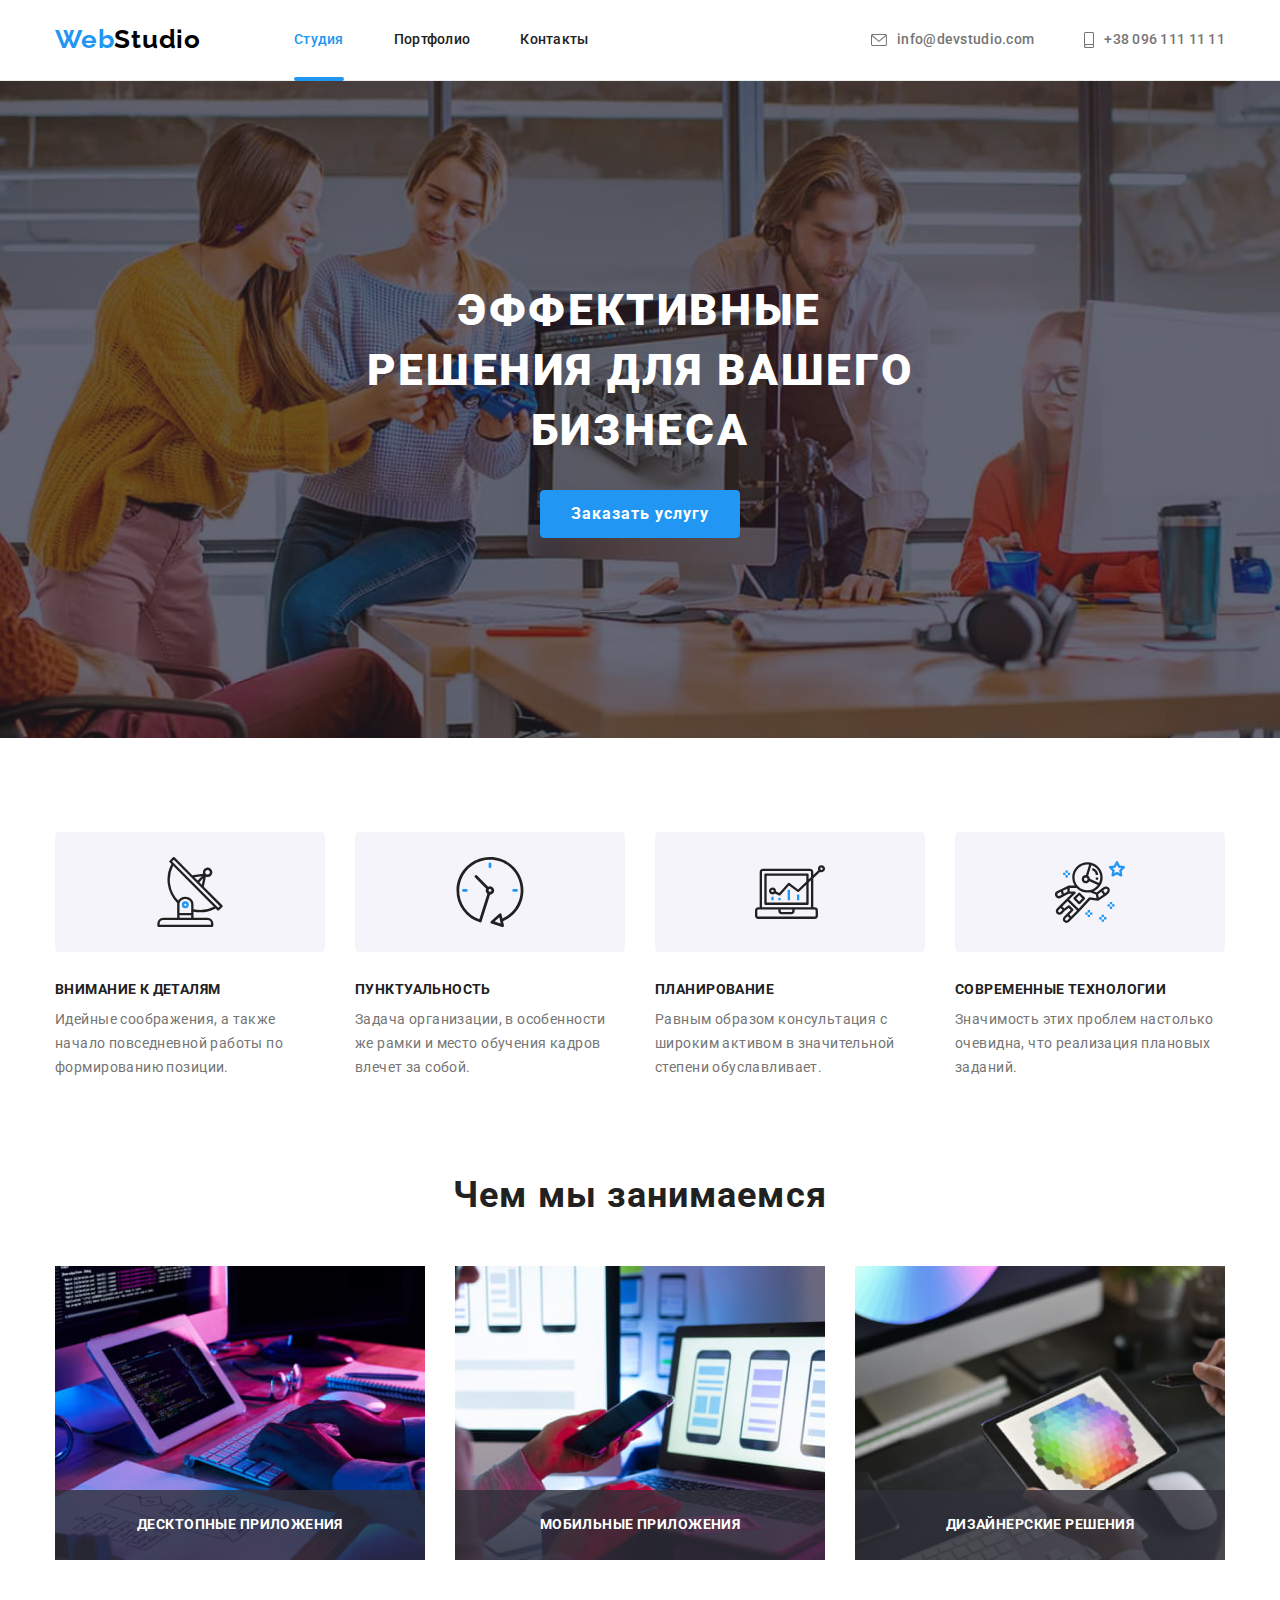
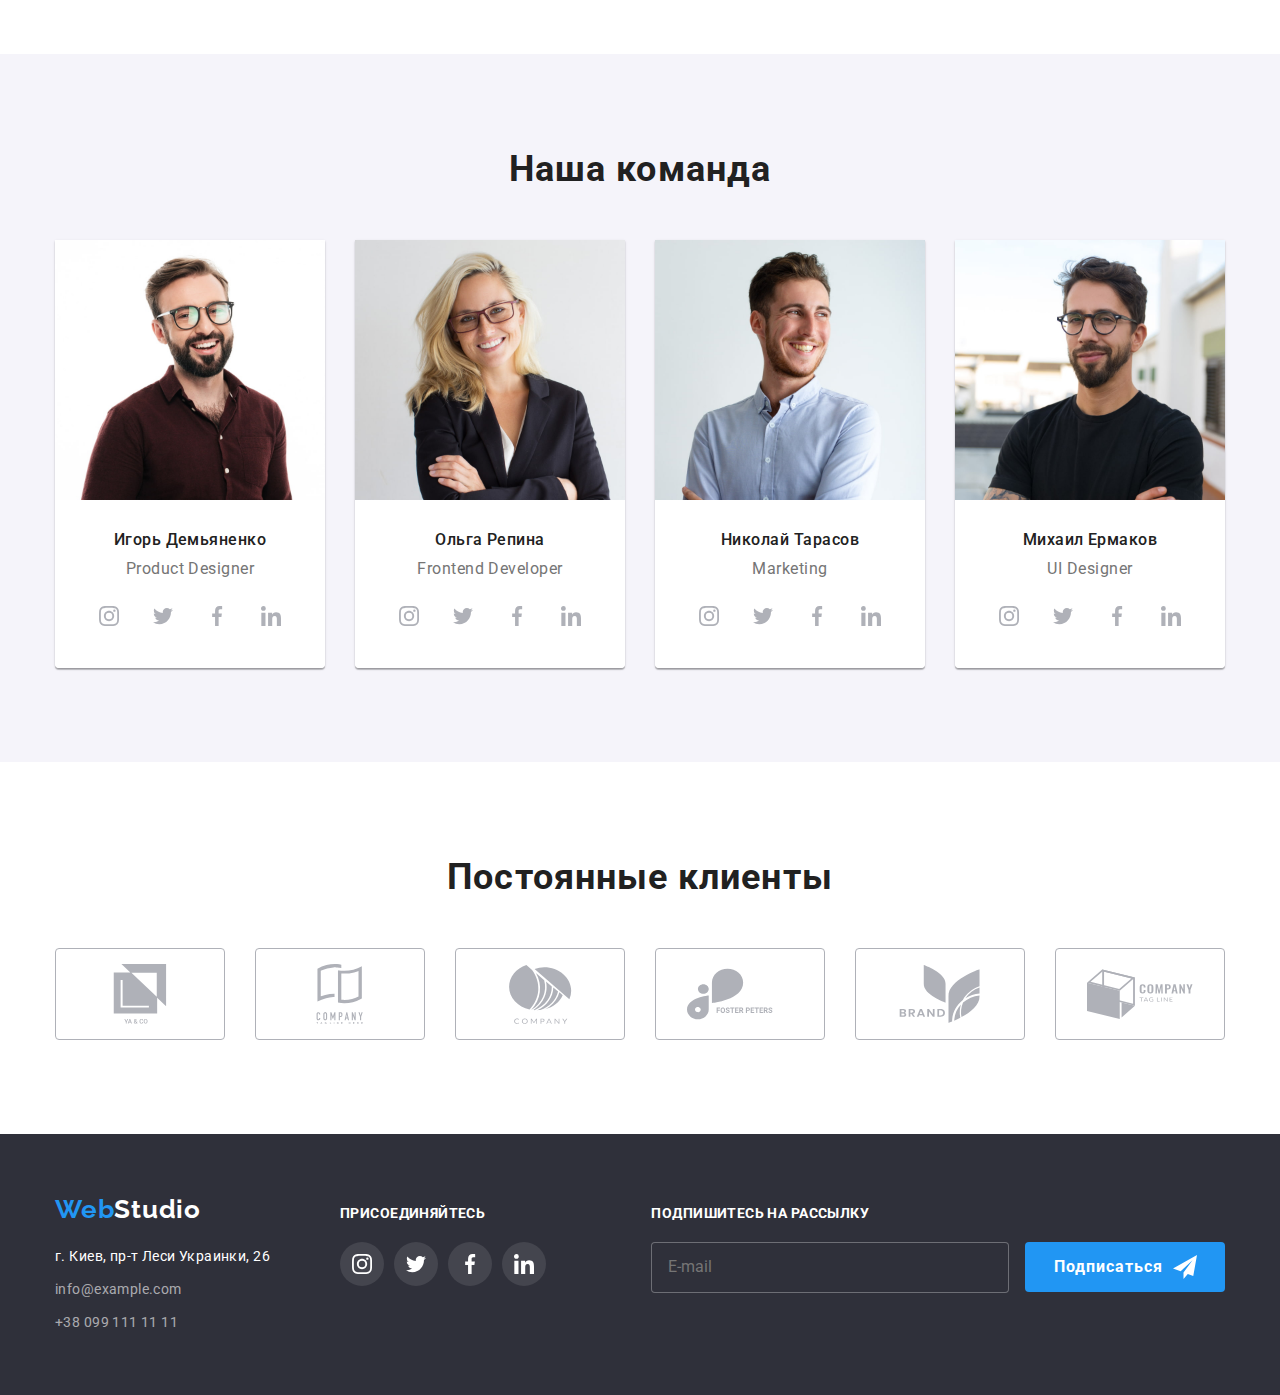
==== index.html @ b970f594 "Initial commit" ====
<!DOCTYPE html>
<html lang="ru">
<head>
    <meta charset="UTF-8">
    <meta http-equiv="X-UA-Compatible" content="IE=edge">
    <meta name="viewport" content="width=device-width, initial-scale=1.0">
    <title>Студия</title>
    <!-- Основні шрифти -->
    <link rel="preconnect" href="https://fonts.googleapis.com">
    <link rel="preconnect" href="https://fonts.gstatic.com" crossorigin>
    <link href="https://fonts.googleapis.com/css2?family=Raleway:wght@700&family=Roboto:wght@400;500;700;900&display=swap" rel="stylesheet">
    <!-- Стилі -->
    <link rel="stylesheet" href="https://cdnjs.cloudflare.com/ajax/libs/modern-normalize/1.1.0/modern-normalize.min.css" />
    <link rel="stylesheet" href="./css/styles.css" />
</head>
<body>

    <header class="header"> 
        <div class="container">
            <nav class="nav">
                <a class="logo" href="./index.html">Web<span class="logo-primary">Studio</span></a>
                <ul class="nav-list">
                    <li class="nav-item"> 
                        <a class="nav-link current" href="./index.html">Студия</a>
                    </li>
                    <li class="nav-item"> 
                        <a class="nav-link" href="./portfolio.html">Портфолио</a>
                    </li>
                    <li class="nav-item"> 
                        <a class="nav-link" href="">Контакты</a>
                    </li>
                </ul>   
            </nav>
                <ul class="contacts-list">
                    <li class="contacts-item">
                        <a class="contacts-link" href="mailto:info@devstudio.com">
                            <svg class="contacts-icon" height='12px' width= '16px'>
                                <use href="./images/icons.svg#envelope"> </use>
                            </svg>info@devstudio.com</a>
                    </li>
                    <li class="contacts-item">
                        <a class="contacts-link" href="tel:+380961111111">
                            <svg class="contacts-icon" height='16px' width= '10px'>
                                <use href="./images/icons.svg#smartphone"> </use>
                            </svg>+38 096 111 11 11</a>
                    </li>
                </ul>
        </div>
    </header>


    <main>
         <!-- Секція Hero-->
        <section class="hero">
            <div class="container">
                <h1 class="hero-title">Эффективные решения для вашего бизнеса</h1>
                <button class="main-btn btn" type="button" data-modal-open>Заказать услугу</button>
            </div>
         </section>


        <!-- Переваги-->
        <section class="special section">
            <div class="container">
                <h2 class="visually-hidden">Особенности</h2>
                <ul class="special-list">
                    <li class="special-item">
                        <div class="special-icon-container">
                             <svg class="special-icon" height='70px' width= '70px'>
                                <use href="./images/icons.svg#antenna"> </use>
                            </svg>
                        </div>
                        <h3 class="special-title">Внимание к деталям</h3>
                        <p class="special-descr">Идейные соображения, а также начало повседневной работы по формированию позиции.
                        </p>
                    </li>
                    <li class="special-item">
                        <div class="special-icon-container">
                            <svg class="special-icon" height='70px' width= '70px'>
                                <use href="./images/icons.svg#clock"> </use>
                            </svg>
                        </div>
                        <h3 class="special-title">Пунктуальность</h3>
                        <p class="special-descr">Задача организации, в особенности же рамки и место обучения кадров влечет за собой.
                        </p>
                    </li>
                    <li class="special-item">
                        <div class="special-icon-container">
                            <svg class="special-icon" height='70px' width= '70px'>
                                <use href="./images/icons.svg#diagram"> </use>
                            </svg>
                        </div>
                        <h3 class="special-title">Планирование</h3>
                        <p class="special-descr">Равным образом консультация с широким активом в значительной степени обуславливает.
                        </p>
                    </li>
                    <li class="special-item">
                        <div class="special-icon-container">
                            <svg class="special-icon" height='70px' width= '70px'>
                                <use href="./images/icons.svg#astronaut"> </use>
                            </svg>
                        </div>
                        <h3 class="special-title">Современные технологии</h3>
                        <p class="special-descr">Значимость этих проблем настолько очевидна, что реализация плановых заданий.</p>
                    </li>
                </ul>
            </div>
        </section>
            
        <!-- Чим ми займаємось-->
        <section class="examples section">
            <div class="container">
                <h2 class="section-title">Чем мы занимаемся</h2>
                <ul class="examples-list">
                    <li class="examples-item">
                        <div class="examples-thumb">
                            <img class="examples-pic" src="./images/box1.jpg" alt="Код на экране планшета" width="370" />
                            <p class="examples-pic-descr">Десктопные приложения</p>
                        </div>
                    </li>
                    <li class="examples-item">
                        <div class="examples-thumb">
                            <img class="examples-pic" src="./images/box2.jpg" alt="Дизайны интерфейса мобильного приложения"
                                width="370" />
                            <p class="examples-pic-descr">Мобильные приложения</p>
                        </div>
                    </li>
                    <li class="examples-item">
                        <div class="examples-thumb">
                            <img class="examples-pic" src="./images/box3.jpg" alt="Палитра цветов на планшете" width="370" />
                            <p class="examples-pic-descr">Дизайнерские решения</p>
                        </div>
                    </li>
                </ul>
            </div>
        </section>


        <!-- Наша команда -->
        <section class="team section">
            <div class="container">
                <h2 class="section-title">Наша команда</h2>
                <ul class="team-list">
                    <li class="team-item">
                        <img class="team-pic" src="./images/img1.jpg" alt="фото учасника команды" width="270" />
                        <div class="team-border">
                            <h3 class="team-title">Игорь Демьяненко</h3>
                            <p class="team-descr">Product Designer</p>
                            <ul class="social-list">
                                <li class="social-item">
                                    <a class="social-link" href="">
                                        <svg class="social-icon" height='20px' width= '20px'>
                                            <use href="./images/icons.svg#instagram"> </use>
                                        </svg>
                                    </a>
                                </li>
                                <li class="social-item">
                                    <a class="social-link" href="">
                                        <svg class="social-icon" height='20px' width= '20px'>
                                            <use href="./images/icons.svg#twitter"> </use>
                                        </svg>
                                    </a>
                                </li>
                                <li class="social-item">
                                    <a class="social-link" href="">
                                        <svg class="social-icon" height='20px' width= '20px'>
                                            <use href="./images/icons.svg#facebook"></use>
                                        </svg>
                                    </a>
                                </li>
                                <li class="social-item">
                                    <a class="social-link" href="">
                                        <svg class="social-icon" height='20px' width= '20px'>
                                            <use href="./images/icons.svg#linkedin"></use>
                                        </svg>
                                    </a>
                                </li>
                            </ul>
                        </div>
                    </li>
                    <li class="team-item">
                        <img class="team-pic" src="./images/img2.jpg" alt="фото учасника команды" width="270" />
                        <div class="team-border">
                            <h3 class="team-title"> Ольга Репина</h3>
                            <p class="team-descr">Frontend Developer</p>
                            <ul class="social-list">
                                <li class="social-item">
                                    <a class="social-link" href="">
                                        <svg class="social-icon" height='20px' width= '20px'>
                                            <use href="./images/icons.svg#instagram"> </use>
                                        </svg>
                                    </a>
                                </li>
                                <li class="social-item">
                                    <a class="social-link" href="">
                                        <svg class="social-icon" height='20px' width= '20px'>
                                            <use href="./images/icons.svg#twitter"> </use>
                                        </svg>
                                    </a>
                                </li>
                                <li class="social-item">
                                    <a class="social-link" href="">
                                        <svg class="social-icon" height='20px' width= '20px'>
                                            <use href="./images/icons.svg#facebook"></use>
                                        </svg>
                                    </a>
                                </li>
                                <li class="social-item">
                                    <a class="social-link" href="">
                                        <svg class="social-icon" height='20px' width= '20px'>
                                            <use href="./images/icons.svg#linkedin"></use>
                                        </svg>
                                    </a>
                                </li>
                            </ul>
                        </div>
                    </li>
                    <li class="team-item">
                        <img class="team-pic" src="./images/img3.jpg" alt="фото учасника команды" width="270" />
                        <div class="team-border">
                            <h3 class="team-title" > Николай Тарасов</h3>
                            <p class="team-descr">Marketing</p>
                            <ul class="social-list">
                                <li class="social-item">
                                    <a class="social-link" href="">
                                        <svg class="social-icon" height='20px' width= '20px'>
                                            <use href="./images/icons.svg#instagram"> </use>
                                        </svg>
                                    </a>
                                </li>
                                <li class="social-item">
                                    <a class="social-link" href="">
                                        <svg class="social-icon" height='20px' width= '20px'>
                                            <use href="./images/icons.svg#twitter"> </use>
                                        </svg>
                                    </a>
                                </li>
                                <li class="social-item">
                                    <a class="social-link" href="">
                                        <svg class="social-icon" height='20px' width= '20px'>
                                            <use href="./images/icons.svg#facebook"></use>
                                        </svg>
                                    </a>
                                </li>
                                <li class="social-item">
                                    <a class="social-link" href="">
                                        <svg class="social-icon" height='20px' width= '20px'>
                                            <use href="./images/icons.svg#linkedin"></use>
                                        </svg>
                                    </a>
                                </li>
                            </ul>
                        </div>
                    </li>
                    <li class="team-item">
                        <img class="team-pic" src="./images/img4.jpg" alt="фото учасника команды" width="270" />
                        <div class="team-border">
                            <h3 class="team-title" >Михаил Ермаков</h3>
                            <p class="team-descr">UI Designer</p>
                            <ul class="social-list">
                                <li class="social-item">
                                    <a class="social-link" href="">
                                        <svg class="social-icon" height='20px' width= '20px'>
                                            <use href="./images/icons.svg#instagram"> </use>
                                        </svg>
                                    </a>
                                </li>
                                <li class="social-item">
                                    <a class="social-link" href="">
                                        <svg class="social-icon" height='20px' width= '20px'>
                                            <use href="./images/icons.svg#twitter"> </use>
                                        </svg>
                                    </a>
                                </li>
                                <li class="social-item">
                                    <a class="social-link" href="">
                                        <svg class="social-icon" height='20px' width= '20px'>
                                            <use href="./images/icons.svg#facebook"></use>
                                        </svg>
                                    </a>
                                </li>
                                <li class="social-item">
                                    <a class="social-link" href="">
                                        <svg class="social-icon" height='20px' width= '20px'>
                                            <use href="./images/icons.svg#linkedin"></use>
                                        </svg>
                                    </a>
                                </li>
                            </ul>
                        </div>
                    </li>
                </ul>
            </div>
        </section>

        <!-- Постійні клієнти -->
        <section class="clients section">
            <div class="container">
                <h2 class="section-title">Постоянные клиенты</h2>
                <ul class="clients-list">
                    <li class="clients-item">
                       <a class="clients-link" href="">
                          <svg class="clients-icon" width= '106px' height='60px'>
                             <use href="./images/icons.svg#yaco"> </use>
                            </svg>
                        </a>
                    </li>
                    <li class="clients-item">
                        <a class="clients-link" href="">
                            <svg class="clients-icon" width= '106px' height='60px'>
                                <use href="./images/icons.svg#tag-line-here"> </use>
                            </svg>
                        </a>
                    </li>
                    <li class="clients-item">
                        <a class="clients-link" href="">
                            <svg class="clients-icon" width= '106px' height='60px'>
                                <use href="./images/icons.svg#company"> </use>
                            </svg>
                        </a>
                    </li>
                    <li class="clients-item">
                        <a class="clients-link" href="">
                            <svg class="clients-icon" width= '106px' height='60px'>
                                <use href="./images/icons.svg#foster-peters"> </use>
                            </svg>
                        </a>
                    </li>
                    <li class="clients-item">
                        <a class="clients-link" href="">
                            <svg class="clients-icon" width= '106px' height='60px'>
                                <use href="./images/icons.svg#brand"> </use>
                            </svg>
                        </a>
                    </li>
                    <li class="clients-item">
                        <a class="clients-link" href="">
                            <svg class="clients-icon" width= '106px' height='60px'>
                                <use href="./images/icons.svg#company-tag-line"> </use>
                            </svg>
                        </a>
                    </li>
                </ul>
            </div>
        </section>

    </main>


    <footer class="footer">
        <div class="container">
            <div class="footer-address">
                <a class="logo" href="./index.html">Web<span class="logo-secondary">Studio</span></a>
                <address class="address">
                    <ul class="address-list">
                        <li class="address-item">
                            <a class="adress-link" href="https://goo.gl/maps/SfVC1ReVJSkuJeHU6" target="_blank"
                                rel="nofollow noopener noreferrer">г. Киев, пр-т Леси Украинки, 26</a>
                        </li>
                        <li class="address-item">
                            <a class="contacts-link" href="mailto:info@example.com">info@example.com</a>
                        </li>
                        <li class="address-item">
                            <a class="contacts-link" href="tel:+380991111111">+38 099 111 11 11</a>
                        </li>
                    </ul>
                </address>
            </div>
            <div class="footer-social">
                <h2 class="footer-social-title">присоединяйтесь</h2>
                <ul class="social-list">
                    <li class="social-item">
                        <a class="social-link" href="">
                            <svg class="social-icon" height='20px' width= '20px'>
                                <use href="./images/icons.svg#instagram"> </use>
                            </svg>
                        </a>
                    </li>
                    <li class="social-item">
                        <a class="social-link" href="">
                            <svg class="social-icon" height='20px' width= '20px'>
                                <use href="./images/icons.svg#twitter"> </use>
                            </svg>
                        </a>
                    </li>
                    <li class="social-item">
                        <a class="social-link" href="">
                            <svg class="social-icon" height='20px' width= '20px'>
                                <use href="./images/icons.svg#facebook"></use>
                            </svg>
                        </a>
                    </li>
                    <li class="social-item">
                        <a class="social-link" href="">
                            <svg class="social-icon" height='20px' width= '20px'>
                                <use href="./images/icons.svg#linkedin"></use>
                            </svg>
                        </a>
                    </li>
                </ul>
            </div>
            <form class="footer-form">
                <h2 class="footer-social-title">Подпишитесь на рассылку</h2>
                <input type="email" name="mail" id="email" placeholder="E-mail" />
                    <button class="main-btn btn footer-btn" type="submit">Подписаться
                        <svg class="icon-send" height='24x' width='24px'>
                            <use href="./images/icons.svg#send"> </use>
                        </svg>
                    </button>
            </form>
        </div>
    </footer>

    <!-- Модальне вікно -->
    <div class="backdrop is-hidden" data-modal>
        <div class="modal-wrapper">
            <button class="modal-btn" type="button" data-modal-close>
               <svg class="modal-btn-icon" height='11px' width='11px'>
                    <use href="./images/icons.svg#close"></use>
                </svg>
            </button>
            <!-- Форма -->
            <form class="form-modal">
                <b class="form-title">Оставьте свои данные, мы вам перезвоним</b>
                <div class="form-field">           
                    <label class="form-label" for="name">Имя</label>
                    <div class="form-field-thumb">
                        <input class="form-input" type="text" name="name" id="name" autofocus />
                        <svg class="form-icon" height='18px' width='18px'>
                            <use href="./images/icons.svg#name"> </use>
                        </svg>
                    </div>
                </div>
            
                <div class="form-field">
                    <label class="form-label" for="tel" >Телефон</label>
                    <div class="form-field-thumb">
                        <input class="form-input" type="tel" name="tel" id="tel" />
                        <svg class="form-icon" height='18px' width='18px'>
                            <use href="./images/icons.svg#tel"> </use>
                        </svg>
                    </div>
                </div>
            
                <div class="form-field">
                    <label class="form-label" for="mail" >Почта</label>
                    <div class="form-field-thumb">
                        <input class="form-input" type="email" name="mail" id="mail" />
                        <svg class="form-icon" height='18px' width='18px'>
                            <use href="./images/icons.svg#mail"> </use>
                        </svg>
                    </div>
                </div>
            
                <div class="form-field">
                    <label for="comment" class="form-label">Комментарий</label>
                    <textarea name="comment" id="comment" rows="4" placeholder="Введите текст"></textarea>
                </div>
            
            
                <label class="agree-descr">
                    <input type="checkbox" name="agree" value="agree" class="checkbox">
                    <svg class="icon-check" height='15px' width='16px'>
                        <use href="./images/icons.svg#check"> </use>
                    </svg>
                    <span class="icon"></span>Соглашаюсь с рассылкой и принимаю <a class="adree-link">Условия договора</a></label>
                <button type="submit" class="btn form-btn">Отправить</button>
            </form>
        </div>
    </div>

    <script src="./modal.js"></script> 
</body>
</html>
---- css/styles.css ----
:root {
  /* Цвет текста */
  --primary-text-color: #757575;
  --secondary-text-color: #212121;
  --accent-color: #2196f3;
  --title-text-color: #ffffff;
  --logo-primary: #000000;
  --footer-adress-color: rgba(255, 255, 255, 0.6);
  --icon-main-color: #afb1b8;

  /* Цвет фона*/
  --bgd-dark: #2f303a;
  --bgd-main: #ffffff;
  --bgd-secondary: #f5f4fa;
  --bgd-border: #eeeeee;
  --bgd-top-border: #ececec;
  --bgd-icon-footer: #ffffff1a;

  /* Шрифти */
  --main-font: "Roboto", sans-serif;
  --secondary-font: "Raleway", sans-serif;
}

body {
  font-family: var(--main-font);
  color: var(--primary-text-color);
  background-color: var(--bgd-main);
}

h1,
h2,
h3,
p {
  margin-top: 0;
  margin-bottom: 0;
}

a {
  text-decoration: none;
  color: inherit;
}

ul {
  list-style: none;
  padding-left: 0;
  margin-top: 0;
  margin-bottom: 0;
}

img {
  display: block;
  max-width: 100%;
  height: auto;
}

textarea {
  resize: none;
}

.btn {
  border: 1px solid transparent;
  border-radius: 4px;
  text-align: center;
  display: inline-block;
}

.container {
  width: 1200px;
  padding-left: 15px;
  padding-right: 15px;
  margin-left: auto;
  margin-right: auto;
}

.section {
  padding-top: 94px;
  padding-bottom: 94px;
}

/* Header */

.header {
  border-bottom: 1px solid var(--bgd-top-border);
}

.header > .container {
  display: flex;
  align-items: center;
  justify-content: space-between;
}

.logo {
  font-family: var(--secondary-font);
  font-size: 26px;
  font-weight: 700;
  line-height: 1.19;
  letter-spacing: 0.03em;
  color: var(--accent-color);
}

.nav > .logo {
  margin-right: 93px;
  display: block;
  padding-top: 24px;
  padding-bottom: 25px;
}

.nav {
  display: flex;
  align-items: center;
}

.logo-primary {
  color: var(--logo-primary);
}

.nav-link.current {
  color: var(--accent-color);
  position: relative;
}

.current::after {
  content: "";

  position: absolute;
  left: 0;
  bottom: -1px;

  display: block;
  width: 100%;
  height: 4px;
  background-color: var(--accent-color);
  border-radius: 2px;
}

.nav-list {
  color: var(--secondary-text-color);
}

.nav-list,
.contacts-list {
  font-size: 14px;
  font-weight: 500;
  line-height: 1.14;
  letter-spacing: 0.02em;

  display: flex;
  align-items: center;
}

.nav-link:hover,
.nav-link:focus,
.contacts-link:focus,
.contacts-link:hover,
.adress-link:focus,
.adress-link:hover {
  color: var(--accent-color);
}

.nav-item:not(:last-child),
.contacts-item:not(:last-child) {
  margin-right: 50px;
}

.nav-link {
  display: block;
  padding-top: 32px;
  padding-bottom: 32px;
}

.contacts-item > .contacts-link {
  display: flex;
  align-items: center;
  padding-top: 32px;
  padding-bottom: 32px;
}

.contacts-icon {
  fill: currentColor;
  margin-right: 10px;
}

/* Main */

.hero {
  margin-left: auto;
  margin-right: auto;
  padding-bottom: 200px;
  padding-top: 200px;
  text-align: center;
  max-width: 1600px;

  background-image: linear-gradient(
      to right,
      rgba(47, 48, 58, 0.4),
      rgba(47, 48, 58, 0.4)
    ),
    url("../images/bgi-main.jpg");
  background-repeat: no-repeat;
  background-position: center;
  background-size: cover;
}

.hero-title {
  font-size: 44px;
  font-weight: 900;
  line-height: 1.36;
  letter-spacing: 0.06em;
  text-transform: uppercase;
  color: var(--title-text-color);

  width: 604px;
  margin-left: auto;
  margin-right: auto;
  margin-bottom: 30px;
}
.main-btn {
  font-size: 16px;
  font-weight: 700;
  line-height: 1.86;
  letter-spacing: 0.06em;
  font-family: inherit;
  cursor: pointer;
  color: var(--title-text-color);
  background-color: var(--accent-color);

  display: inline-block;
  min-width: 73px;
  padding: 8px 30px;
  border: 1px solid var(--accent-color);
  margin-left: auto;
  margin-right: auto;
}

.visually-hidden {
  position: absolute;
  width: 1px;
  height: 1px;
  margin: -1px;
  padding: 0;
  overflow: hidden;
  border: 0;
  clip: rect(0 0 0 0);
}

.special-icon-container {
  display: flex;
  align-items: center;
  justify-content: center;
  border-radius: 4px;
  height: 120px;
  background-color: var(--bgd-secondary);
  margin-bottom: 30px;
}

.special-title {
  font-size: 14px;
  font-weight: 700;
  line-height: 1.14;
  letter-spacing: 0.03em;
  text-transform: uppercase;
  color: var(--secondary-text-color);

  margin-bottom: 10px;
}

.special-descr {
  font-size: 14px;
  line-height: 1.71;
  letter-spacing: 0.03em;
}

.special-list,
.examples-list,
.team-list {
  display: flex;
}

.special-item {
  flex-basis: calc((100% - 90px) / 4);
}

.special-item:not(:last-child),
.examples-item:not(:last-child),
.team-item:not(:last-child) {
  margin-right: 30px;
}

.section-title {
  font-size: 36px;
  font-weight: 700;
  line-height: 1.17;
  letter-spacing: 0.03em;
  color: var(--secondary-text-color);

  margin-bottom: 50px;
  text-align: center;
}

.examples {
  padding-top: 0px;
}

.examples-thumb {
  position: relative;
}

.examples-pic-descr {
  position: absolute;
  bottom: 0;
  left: 0;

  display: flex;
  align-items: center;
  justify-content: center;

  font-weight: 700;
  font-size: 14px;
  line-height: 1.14;
  letter-spacing: 0.03em;
  text-transform: uppercase;
  color: var(--title-text-color);

  background-color: rgba(47, 48, 58, 0.8);

  width: 100%;
  height: 70px;
}

.team {
  background-color: var(--bgd-secondary);
}

.team-item {
  text-align: center;
  box-shadow: 0px 1px 3px rgba(0, 0, 0, 0.12), 0px 1px 1px rgba(0, 0, 0, 0.14),
    0px 2px 1px rgba(0, 0, 0, 0.2);
  border-radius: 0px 0px 4px 4px;
}

.team-title {
  font-size: 16px;
  font-weight: 500;
  line-height: 1.19;
  letter-spacing: 0.03em;
  color: var(--secondary-text-color);

  margin-bottom: 10px;
}

.team-descr {
  font-size: 16px;
  line-height: 1.19;
  letter-spacing: 0.03em;
}

.team-border {
  padding-bottom: 30px;
  padding-top: 30px;
  background-color: var(--bgd-main);
  border-bottom-right-radius: 4px;
  border-bottom-left-radius: 4px;
}

.social-list {
  display: flex;
  margin-top: 16px;
  justify-content: center;
}

.social-link {
  display: flex;
  align-items: center;
  justify-content: center;
  height: 44px;
  width: 44px;

  color: var(--icon-main-color);
  background-color: var(--bgd-main);
  border-radius: 50%;
}

.social-icon {
  fill: currentColor;
}

.social-link:hover,
.social-link:focus {
  background-color: var(--accent-color);
  color: var(--title-text-color);
}

.social-icon:hover,
.social-icon:focus {
  fill: currentColor;
}

.social-item:not(:last-child) {
  margin-right: 10px;
}

.clients-list {
  display: flex;
  padding: 0;
}

.clients-link {
  display: flex;
  align-items: center;
  justify-content: center;
  height: 92px;
  width: 170px;

  color: var(--icon-main-color);
  background-color: var(--bgd-main);
  border-radius: 4px;
  border: 1px solid var(--icon-main-color);
}

.clients-icon {
  fill: currentColor;
}

.clients-link:hover,
.clients-link:focus {
  color: var(--accent-color);
  border: 1px solid var(--accent-color);
}

.clients-icon:hover,
.clients-icon:focus {
  fill: currentColor;
}

.clients-item:not(:last-child) {
  margin-right: 30px;
}

/* Footer */

.footer,
.hero {
  background-color: var(--bgd-dark);
}

.footer {
  padding-top: 60px;
  padding-bottom: 60px;
}

.footer > .container {
  display: flex;
  align-items: baseline;
}

.footer-address > .logo {
  display: block;
  margin-bottom: 20px;
}

.footer-address {
  margin-right: 70px;
}

.address-item:not(:last-child) {
  margin-bottom: 9px;
}

.adress-link,
.address-item {
  font-size: 14px;
  line-height: 1.71;
  font-style: normal;
  letter-spacing: 0.03em;
  color: var(--footer-adress-color);
}

.adress-link,
.logo-secondary {
  color: var(--title-text-color);
}

.address-list {
  display: block;
}

.footer-social-title {
  font-size: 14px;
  font-weight: 700;
  line-height: 1.14;
  letter-spacing: 0.03em;
  text-transform: uppercase;
  color: var(--title-text-color);

  margin-bottom: 20px;
}

.footer-social .social-list {
  margin: 0;
}

.footer-social .social-link {
  color: var(--title-text-color);
  background-color: var(--bgd-icon-footer);
}

.social-link:hover,
.social-link:focus {
  background-color: var(--accent-color);
  color: var(--title-text-color);
}

/* Форма футера */
.footer-form {
  margin-left: auto;
}

.icon-send {
  display: inline-block;
  height: 24px;
  margin-left: 10px;
}

.footer-form input {
  margin: 0;
  padding: 15px 16px;
  border-radius: 4px;
  border: 1px solid #ffffff4d;
  width: 358px;
  background-color: var(--bgd-dark);
  margin-right: 12px;
}

.footer-btn {
  display: inline-flex;
  align-items: center;
  padding: 10px 28px 10px 29px;
  border: none;
}

/* Portfolio */

.portfolio {
  padding-top: 94px;
  padding-bottom: 94px;
}

.portgolio-btn {
  font-size: 16px;
  font-weight: 500;
  line-height: 1.63;
  letter-spacing: 0.03em;
  color: var(--secondary-text-color);
  background-color: var(--bgd-secondary);
  border: 1px solid var(--bgd-secondary);
  font-family: inherit;
  cursor: pointer;

  min-width: auto;
  padding: 6px 22px;
}

.portgolio-btn:focus,
.portgolio-btn:hover {
  color: var(--title-text-color);
  background-color: var(--accent-color);
  border: 1px solid var(--accent-color);
  box-shadow: 0px 3px 1px rgba(0, 0, 0, 0.1), 0px 1px 2px rgba(0, 0, 0, 0.08),
    0px 2px 2px rgba(0, 0, 0, 0.12);
}

.portfolio-list {
  display: flex;
  justify-content: center;
  margin-bottom: 50px;
}

.portfolio-item:not(:last-child) {
  margin-right: 8px;
}

.catalog-list {
  display: flex;
  flex-wrap: wrap;
}

.catalog-border {
  padding-left: 20px;
  padding-top: 24px;
  padding-bottom: 24px;
  border-right: 1px solid var(--bgd-border);
  border-bottom: 1px solid var(--bgd-border);
  border-left: 1px solid var(--bgd-border);
}

.catalog-item:not(:nth-child(3n)) {
  margin-right: 30px;
}

.catalog-item:not(:nth-last-child(-n + 3)) {
  margin-bottom: 30px;
}

.catalog-title {
  font-size: 18px;
  font-weight: 700;
  line-height: 2;
  letter-spacing: 0.06em;
  color: var(--secondary-text-color);

  margin-bottom: 4px;
}

.catalog-descr {
  font-size: 16px;
  line-height: 1.88;
  letter-spacing: 0.03em;
}

.catalog-link:hover,
.catalog-link:focus {
  box-shadow: 0px 1px 1px rgba(0, 0, 0, 0.12), 0px 4px 4px rgba(0, 0, 0, 0.06),
    1px 4px 6px rgba(0, 0, 0, 0.16);
  display: block;
}

.catalog-thumb {
  position: relative;
  overflow: hidden;
}
.catalog-pic-descr {
  position: absolute;
  top: 0;
  left: 0;
  background-color: rgba(33, 150, 243, 0.9);
  width: 100%;
  height: 100%;

  color: var(--title-text-color);
  font-size: 18px;
  line-height: 1.56;
  letter-spacing: 0.03em;
  padding: 63px 24px;

  transform: translateY(100%);
  transition: transform 250ms cubic-bezier(0.4, 0, 0.2, 1);
}

.catalog-link:hover .catalog-pic-descr,
.catalog-link:focus .catalog-pic-descr {
  transform: translateY(0);
}

/* Переходи */
.social-icon,
.nav-link,
.contacts-link,
.adress-link,
.clients-link,
.clients-link {
  transition: color 250ms cubic-bezier(0.4, 0, 0.2, 1),
    border 250ms cubic-bezier(0.4, 0, 0.2, 1);
}

.clients-icon {
  transition: fill 250ms cubic-bezier(0.4, 0, 0.2, 1);
}

.social-link {
  transition: background-color 250ms cubic-bezier(0.4, 0, 0.2, 1);
}

.portgolio-btn,
.catalog-link {
  transition-property: color;
  transition-duration: 250ms;
  transition-timing-function: cubic-bezier(0.4, 0, 0.2, 1);
  transition: background-color 250ms cubic-bezier(0.4, 0, 0.2, 1),
    color 250ms cubic-bezier(0.4, 0, 0.2, 1),
    box-shadow 250ms cubic-bezier(0.4, 0, 0.2, 1),
    border 250ms cubic-bezier(0.4, 0, 0.2, 1);
}

/* модальне вікно */
.backdrop {
  position: fixed;
  width: 100vw;
  height: 100vh;
  top: 0;
  left: 50%;
  transform: translateX(-50%);

  background-color: rgba(0, 0, 0, 0.2);
  opacity: 1;
  visibility: visible;
  pointer-events: initial;

  transition: opacity 250ms cubic-bezier(0.4, 0, 0.2, 1),
    visibility 250ms cubic-bezier(0.4, 0, 0.2, 1);
}

.backdrop.is-hidden {
  opacity: 0;
  visibility: hidden;
  pointer-events: none;
}

.modal-wrapper {
  position: absolute;
  top: 50%;
  left: 50%;
  transform: translate(-50%, -50%) scale(1);
  height: 581px;
  width: 528px;
  border-radius: 4px;
  background-color: var(--bgd-main);
  transition: transform 250ms cubic-bezier(0.4, 0, 0.2, 1);
  padding: 40px;
  box-shadow: 0px 1px 3px rgba(0, 0, 0, 0.12), 0px 1px 1px rgba(0, 0, 0, 0.14),
    0px 2px 1px rgba(0, 0, 0, 0.2);
}

.modal-btn {
  position: absolute;
  top: 8px;
  right: 8px;
  color: var(--logo-primary);
  background-color: var(--bgd-main);
  border: 1px solid #0000001a;
  border-radius: 50%;

  cursor: pointer;
  width: 30px;
  height: 30px;
}

.backdrop.is-hidden .modal-wrapper {
  transform: translate(-50%, -50%) scale(1.5);
}

/* Поля модального вікна */

.form-title {
  font-weight: 700;
  font-size: 20px;
  line-height: 1.15;
  letter-spacing: 0.03em;
  text-align: center;

  color: var(--secondary-text-color);
  display: block;
  margin-bottom: 12px;
}

.form-field {
  position: relative;
  display: flex;
  flex-direction: column;
}

.form-field:nth-child(-n + 4) {
  margin-bottom: 10px;
}

.form-label {
  margin-bottom: 4px;
  font-size: 12px;
  line-height: 1.167;
  letter-spacing: 0.01em;
}

.form-input {
  margin: 0;
  padding: 11px 12px 11px 42px;
  border-radius: 4px;
  border: 1px solid #21212133;
  width: 448px;
  height: 40px;
  outline: none;
  transition: border-color 250ms cubic-bezier(0.4, 0, 0.2, 1);
}

.form-field textarea {
  margin: 0;
  padding: 12px 16px;
  border-radius: 4px;
  border: 1px solid #21212133;
  height: 120px;
  outline: none;
  transition: border-color 250ms cubic-bezier(0.4, 0, 0.2, 1);
}

.form-field textarea::placeholder {
  color: rgba(117, 117, 117, 0.5);
  font-size: 12px;
  line-height: 1, 167px;
  letter-spacing: 0.01em;
}

.form-field-thumb {
  position: relative;
}

.form-icon {
  position: absolute;
  top: 50%;
  left: 12px;
  transform: translateY(-50%);
  fill: var(--secondary-text-color);
  transition: fill 250ms cubic-bezier(0.4, 0, 0.2, 1);
}

.form-input:focus ~ .form-icon {
  fill: var(--accent-color);
}

.form-input:focus,
textarea:focus {
  border-color: var(--accent-color);
}

/* Policy */

.checkbox {
  width: 1px;
  height: 1px;
  margin: -1px;
  padding: 0;
  overflow: hidden;
  border: 0;
  clip: rect(0 0 0 0);

  position: absolute;
}

.icon {
  width: 16px;
  height: 15px;
  border: 1px solid #000000;
  box-shadow: 0px 4px 4px rgba(0, 0, 0, 0.25);
  margin-right: 8px;
  border-radius: 2px;
  transition: box-shadow 250ms cubic-bezier(0.4, 0, 0.2, 1);
}

.checkbox:checked ~ .icon {
  border-color: transparent;
  box-shadow: none;
}

.icon-check {
  position: absolute;
  top: 50%;
  left: 20px;
  transform: translate(-50%, -50%);
  visibility: hidden;
  transition: visibility 250ms cubic-bezier(0.4, 0, 0.2, 1);
}

.checkbox:checked + .icon-check {
  visibility: visible;
}

.agree-descr {
  position: relative;
  display: flex;
  align-items: center;
  justify-content: center;
  margin-bottom: 30px;
  margin-top: 20px;
  font-size: 14px;
  line-height: 1.71;
  letter-spacing: 0.03em;
}

.adree-link {
  color: var(--accent-color);
  text-decoration: underline;
  cursor: pointer;
  margin-left: 4px;
}

.form-btn {
  display: flex;
  margin-left: auto;
  margin-right: auto;
  box-shadow: 0px 4px 4px rgba(0, 0, 0, 0.25);
  min-width: 200px;
  padding-top: 10px;
  padding-bottom: 10px;
  justify-content: center;

  font-size: 16px;
  font-weight: 700;
  line-height: 1.86;
  letter-spacing: 0.06em;
  cursor: pointer;
  color: var(--title-text-color);
  background-color: var(--accent-color);
  border: none;
}
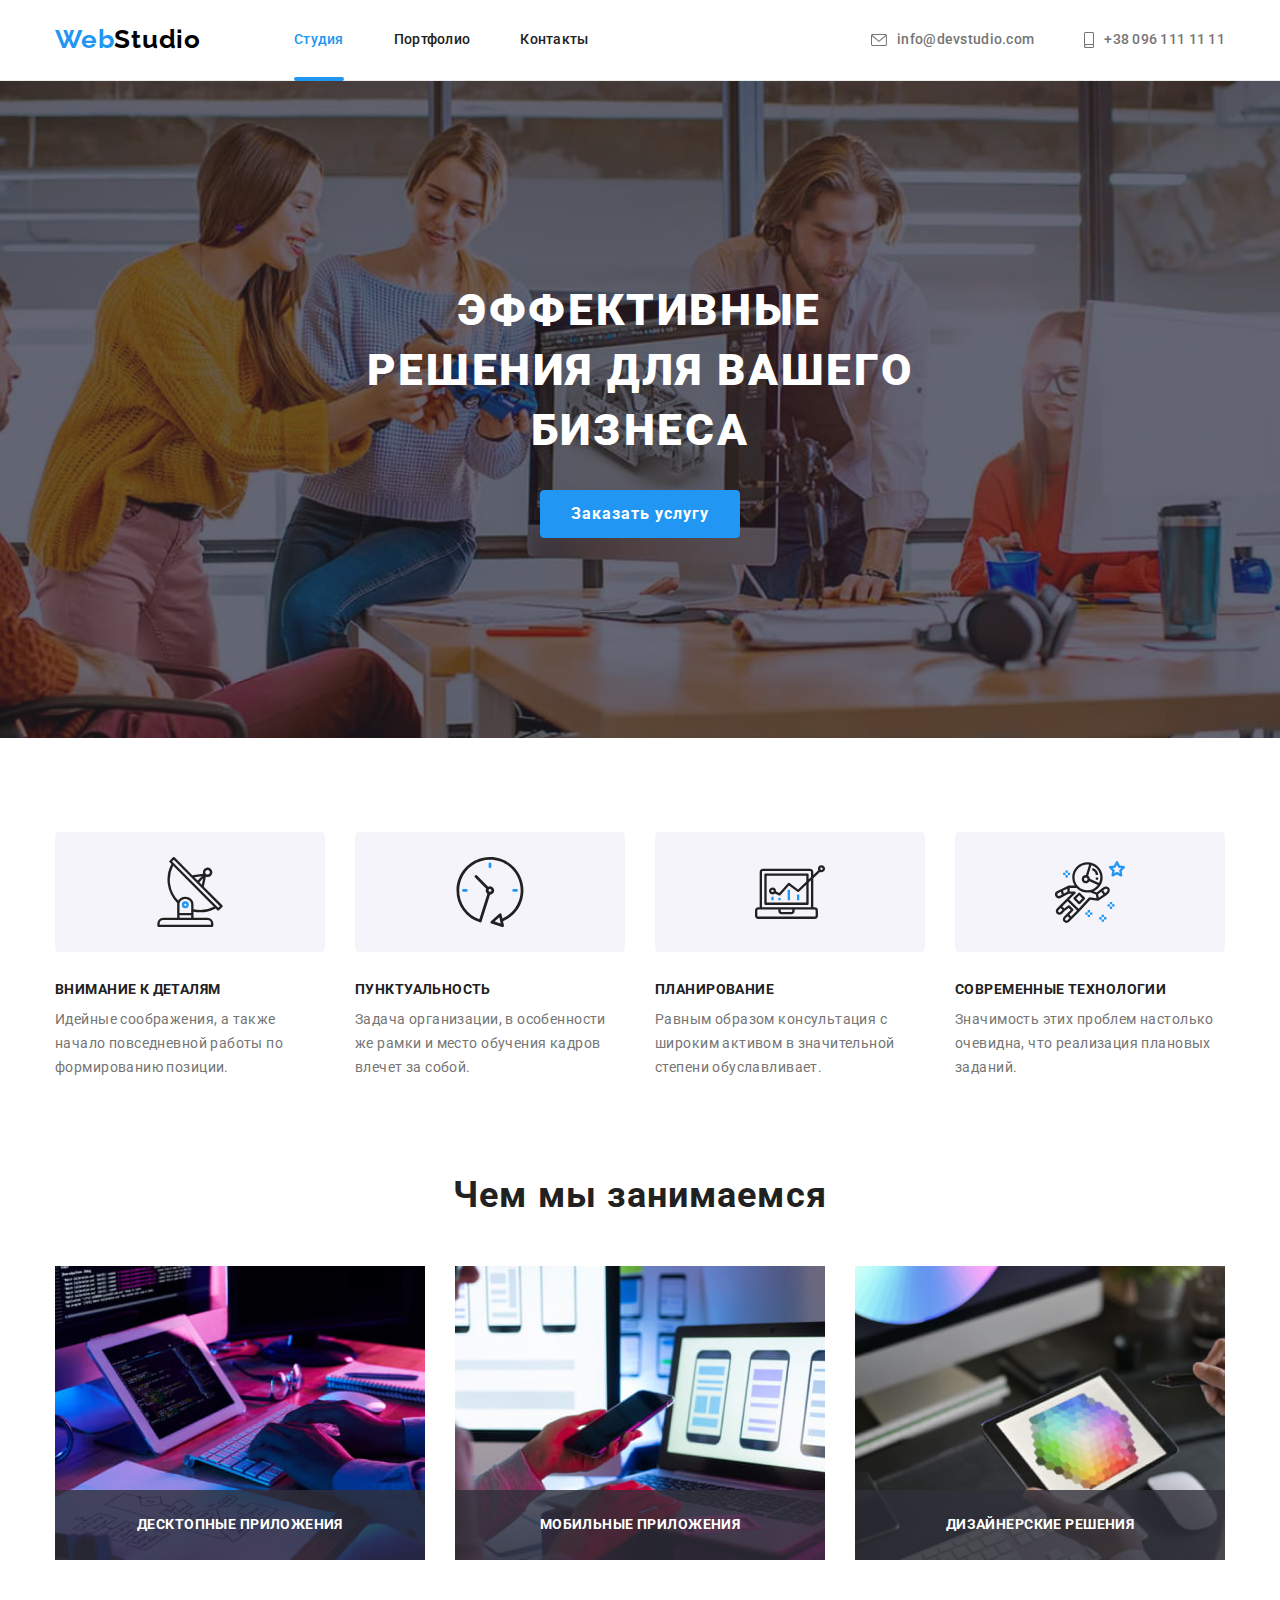
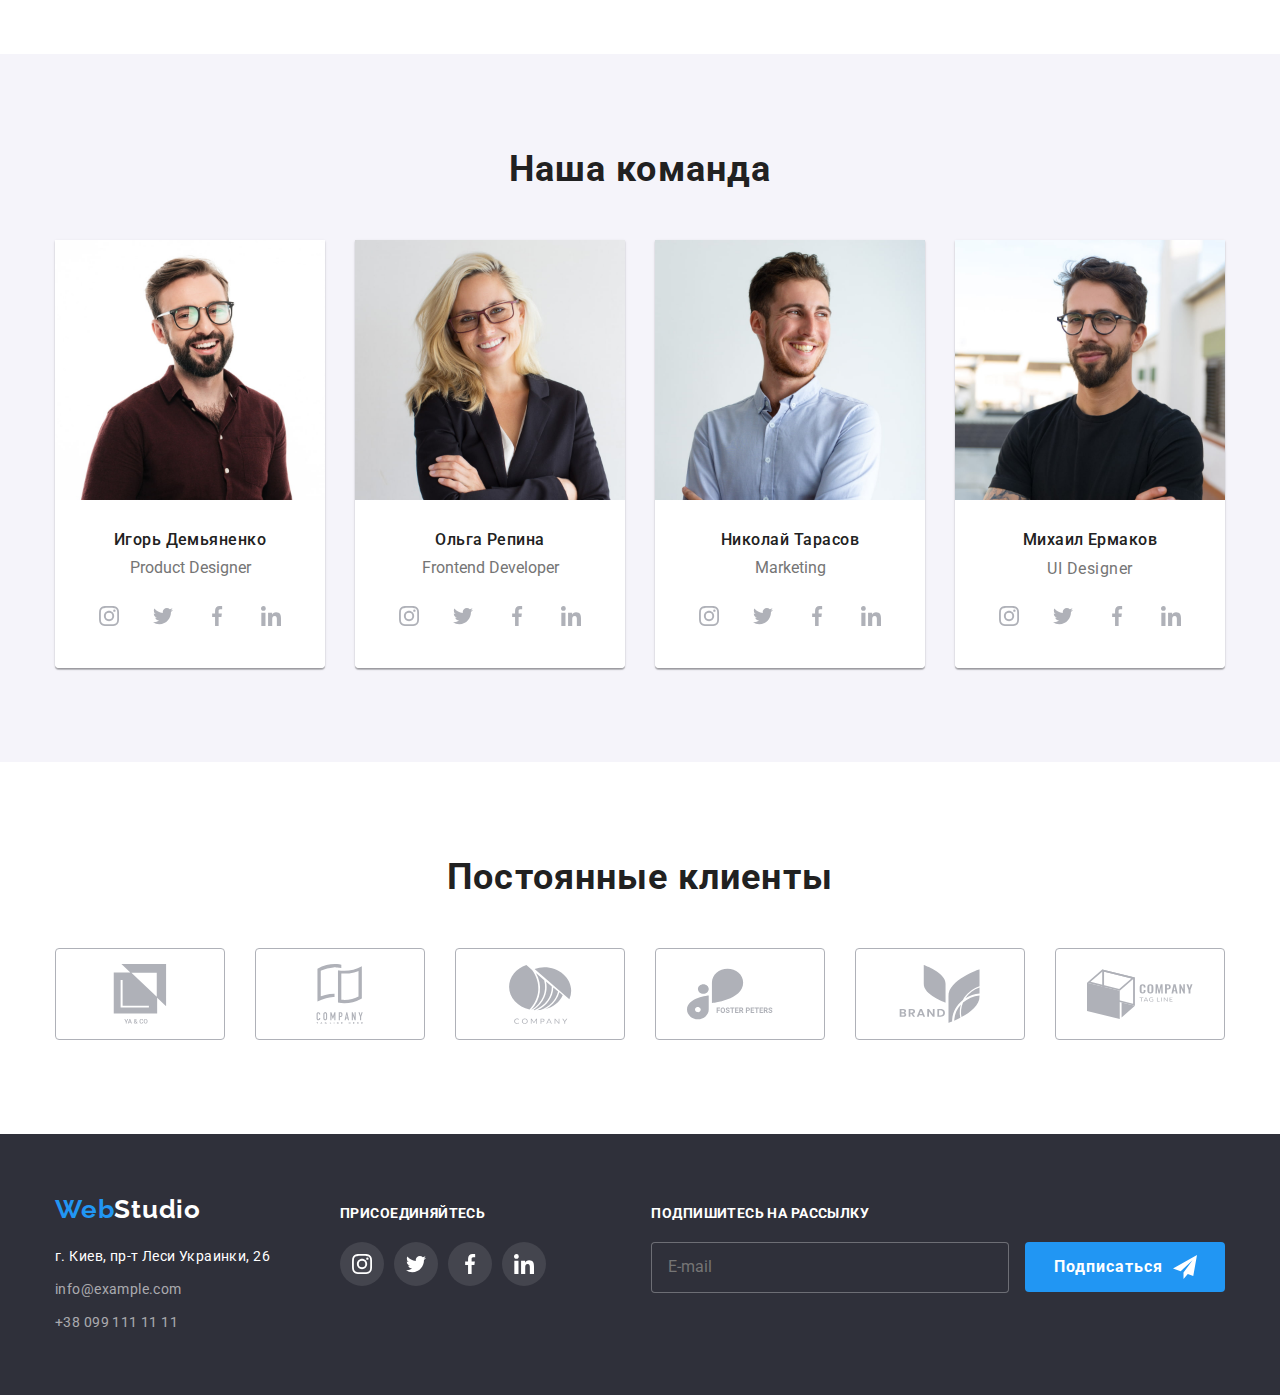
==== commit 9f0c11b6: "BEM" ====
--- a/index.html
+++ b/index.html
@@ -15,36 +15,39 @@
 </head>
 <body>
 
-    <header class="header"> 
-        <div class="container">
+    <header class="header">
+        <div class="container header__container">
             <nav class="nav">
-                <a class="logo" href="./index.html">Web<span class="logo-primary">Studio</span></a>
-                <ul class="nav-list">
-                    <li class="nav-item"> 
-                        <a class="nav-link current" href="./index.html">Студия</a>
-                    </li>
-                    <li class="nav-item"> 
-                        <a class="nav-link" href="./portfolio.html">Портфолио</a>
-                    </li>
-                    <li class="nav-item"> 
-                        <a class="nav-link" href="">Контакты</a>
-                    </li>
-                </ul>   
+                <a class="nav__logo logo" href="./index.html">Web<span
+                        class="logo__primary logo__primary-primary">Studio</span></a>
+                <ul class="nav__list">
+                    <li class="nav__item">
+                        <a class="nav__link current" href="./index.html">Студия</a>
+                    </li>
+                    <li class="nav__item">
+                        <a class="nav__link" href="./portfolio.html">Портфолио</a>
+                    </li>
+                    <li class="nav__item">
+                        <a class="nav__link" href="">Контакты</a>
+                    </li>
+                </ul>
             </nav>
-                <ul class="contacts-list">
-                    <li class="contacts-item">
-                        <a class="contacts-link" href="mailto:info@devstudio.com">
-                            <svg class="contacts-icon" height='12px' width= '16px'>
-                                <use href="./images/icons.svg#envelope"> </use>
-                            </svg>info@devstudio.com</a>
-                    </li>
-                    <li class="contacts-item">
-                        <a class="contacts-link" href="tel:+380961111111">
-                            <svg class="contacts-icon" height='16px' width= '10px'>
-                                <use href="./images/icons.svg#smartphone"> </use>
-                            </svg>+38 096 111 11 11</a>
-                    </li>
-                </ul>
+            <ul class="contacts__list">
+                <li class="contacts__item">
+                    <a class="contacts__link" href="mailto:info@devstudio.com">
+                        <svg class="contacts__icon" height='12px' width='16px'>
+                            <use href="./images/icons.svg#envelope"> </use>
+                        </svg>info@devstudio.com
+                    </a>
+                </li>
+                <li class="contacts__item">
+                    <a class="contacts__link" href="tel:+380961111111">
+                        <svg class="contacts__icon" height='16px' width='10px'>
+                            <use href="./images/icons.svg#smartphone"> </use>
+                        </svg>+38 096 111 11 11
+                    </a>
+                </li>
+            </ul>
         </div>
     </header>
 
@@ -52,56 +55,55 @@
     <main>
          <!-- Секція Hero-->
         <section class="hero">
-            <div class="container">
-                <h1 class="hero-title">Эффективные решения для вашего бизнеса</h1>
-                <button class="main-btn btn" type="button" data-modal-open>Заказать услугу</button>
+            <div class="container hero_container">
+                <h1 class="hero__title">Эффективные решения для вашего бизнеса</h1>
+                <button class="btn hero__btn" type="button" data-modal-open>Заказать услугу</button>
             </div>
          </section>
-
 
         <!-- Переваги-->
         <section class="special section">
-            <div class="container">
+            <div class="container special_container">
                 <h2 class="visually-hidden">Особенности</h2>
-                <ul class="special-list">
-                    <li class="special-item">
-                        <div class="special-icon-container">
-                             <svg class="special-icon" height='70px' width= '70px'>
+                <ul class="special__list">
+                    <li class="special__item">
+                        <div class="special__thumb">
+                             <svg class="special__icon" height='70px' width= '70px'>
                                 <use href="./images/icons.svg#antenna"> </use>
                             </svg>
                         </div>
-                        <h3 class="special-title">Внимание к деталям</h3>
-                        <p class="special-descr">Идейные соображения, а также начало повседневной работы по формированию позиции.
+                        <h3 class="special__title">Внимание к деталям</h3>
+                        <p class="special__descr">Идейные соображения, а также начало повседневной работы по формированию позиции.
                         </p>
                     </li>
-                    <li class="special-item">
-                        <div class="special-icon-container">
-                            <svg class="special-icon" height='70px' width= '70px'>
+                    <li class="special__item">
+                        <div class="special__thumb">
+                            <svg class="special__icon" height='70px' width= '70px'>
                                 <use href="./images/icons.svg#clock"> </use>
                             </svg>
                         </div>
-                        <h3 class="special-title">Пунктуальность</h3>
-                        <p class="special-descr">Задача организации, в особенности же рамки и место обучения кадров влечет за собой.
+                        <h3 class="special__title">Пунктуальность</h3>
+                        <p class="special__descr">Задача организации, в особенности же рамки и место обучения кадров влечет за собой.
                         </p>
                     </li>
-                    <li class="special-item">
-                        <div class="special-icon-container">
-                            <svg class="special-icon" height='70px' width= '70px'>
+                    <li class="special__item">
+                        <div class="special__thumb">
+                            <svg class="special__icon" height='70px' width= '70px'>
                                 <use href="./images/icons.svg#diagram"> </use>
                             </svg>
                         </div>
-                        <h3 class="special-title">Планирование</h3>
-                        <p class="special-descr">Равным образом консультация с широким активом в значительной степени обуславливает.
+                        <h3 class="special__title">Планирование</h3>
+                        <p class="special__descr">Равным образом консультация с широким активом в значительной степени обуславливает.
                         </p>
                     </li>
-                    <li class="special-item">
-                        <div class="special-icon-container">
-                            <svg class="special-icon" height='70px' width= '70px'>
+                    <li class="special__item">
+                        <div class="special__thumb">
+                            <svg class="special__icon" height='70px' width= '70px'>
                                 <use href="./images/icons.svg#astronaut"> </use>
                             </svg>
                         </div>
-                        <h3 class="special-title">Современные технологии</h3>
-                        <p class="special-descr">Значимость этих проблем настолько очевидна, что реализация плановых заданий.</p>
+                        <h3 class="special__title">Современные технологии</h3>
+                        <p class="special__descr">Значимость этих проблем настолько очевидна, что реализация плановых заданий.</p>
                     </li>
                 </ul>
             </div>
@@ -109,26 +111,26 @@
             
         <!-- Чим ми займаємось-->
         <section class="examples section">
-            <div class="container">
-                <h2 class="section-title">Чем мы занимаемся</h2>
-                <ul class="examples-list">
-                    <li class="examples-item">
-                        <div class="examples-thumb">
-                            <img class="examples-pic" src="./images/box1.jpg" alt="Код на экране планшета" width="370" />
-                            <p class="examples-pic-descr">Десктопные приложения</p>
-                        </div>
-                    </li>
-                    <li class="examples-item">
-                        <div class="examples-thumb">
-                            <img class="examples-pic" src="./images/box2.jpg" alt="Дизайны интерфейса мобильного приложения"
+            <div class="container examples__container">
+                <h2 class="examples__title">Чем мы занимаемся</h2>
+                <ul class="examples__list">
+                    <li class="examples__item">
+                        <div class="examples__thumb">
+                            <img class="examples__pic" src="./images/box1.jpg" alt="Код на экране планшета" width="370" />
+                            <p class="examples__descr">Десктопные приложения</p>
+                        </div>
+                    </li>
+                    <li class="examples__item">
+                        <div class="examples__thumb">
+                            <img class="examples__pic" src="./images/box2.jpg" alt="Дизайны интерфейса мобильного приложения"
                                 width="370" />
-                            <p class="examples-pic-descr">Мобильные приложения</p>
-                        </div>
-                    </li>
-                    <li class="examples-item">
-                        <div class="examples-thumb">
-                            <img class="examples-pic" src="./images/box3.jpg" alt="Палитра цветов на планшете" width="370" />
-                            <p class="examples-pic-descr">Дизайнерские решения</p>
+                            <p class="examples__descr">Мобильные приложения</p>
+                        </div>
+                    </li>
+                    <li class="examples__item">
+                        <div class="examples__thumb">
+                            <img class="examples__pic" src="./images/box3.jpg" alt="Палитра цветов на планшете" width="370" />
+                            <p class="examples__descr">Дизайнерские решения</p>
                         </div>
                     </li>
                 </ul>
@@ -138,39 +140,39 @@
 
         <!-- Наша команда -->
         <section class="team section">
-            <div class="container">
-                <h2 class="section-title">Наша команда</h2>
-                <ul class="team-list">
-                    <li class="team-item">
-                        <img class="team-pic" src="./images/img1.jpg" alt="фото учасника команды" width="270" />
-                        <div class="team-border">
-                            <h3 class="team-title">Игорь Демьяненко</h3>
+            <div class="container team_container">
+                <h2 class="team__title">Наша команда</h2>
+                <ul class="member">
+                    <li class="member__item">
+                        <img class="member__pic" src="./images/img1.jpg" alt="фото учасника команды" width="270" />
+                        <div class="member__thumb">
+                            <h3 class="member__title">Игорь Демьяненко</h3>
                             <p class="team-descr">Product Designer</p>
-                            <ul class="social-list">
-                                <li class="social-item">
-                                    <a class="social-link" href="">
-                                        <svg class="social-icon" height='20px' width= '20px'>
+                            <ul class="social">
+                                <li class="social__item">
+                                    <a class="social__link" href="">
+                                        <svg class="social__icon" height='20px' width= '20px'>
                                             <use href="./images/icons.svg#instagram"> </use>
                                         </svg>
                                     </a>
                                 </li>
-                                <li class="social-item">
-                                    <a class="social-link" href="">
-                                        <svg class="social-icon" height='20px' width= '20px'>
+                                <li class="social__item">
+                                    <a class="social__link" href="">
+                                        <svg class="social__icon" height='20px' width= '20px'>
                                             <use href="./images/icons.svg#twitter"> </use>
                                         </svg>
                                     </a>
                                 </li>
-                                <li class="social-item">
-                                    <a class="social-link" href="">
-                                        <svg class="social-icon" height='20px' width= '20px'>
+                                <li class="social__item">
+                                    <a class="social__link" href="">
+                                        <svg class="social__icon" height='20px' width= '20px'>
                                             <use href="./images/icons.svg#facebook"></use>
                                         </svg>
                                     </a>
                                 </li>
-                                <li class="social-item">
-                                    <a class="social-link" href="">
-                                        <svg class="social-icon" height='20px' width= '20px'>
+                                <li class="social__item">
+                                    <a class="social__link" href="">
+                                        <svg class="social__icon" height='20px' width= '20px'>
                                             <use href="./images/icons.svg#linkedin"></use>
                                         </svg>
                                     </a>
@@ -178,36 +180,36 @@
                             </ul>
                         </div>
                     </li>
-                    <li class="team-item">
-                        <img class="team-pic" src="./images/img2.jpg" alt="фото учасника команды" width="270" />
-                        <div class="team-border">
-                            <h3 class="team-title"> Ольга Репина</h3>
+                    <li class="member__item">
+                        <img class="member__pic" src="./images/img2.jpg" alt="фото учасника команды" width="270" />
+                        <div class="member__thumb">
+                            <h3 class="member__title"> Ольга Репина</h3>
                             <p class="team-descr">Frontend Developer</p>
-                            <ul class="social-list">
-                                <li class="social-item">
-                                    <a class="social-link" href="">
-                                        <svg class="social-icon" height='20px' width= '20px'>
+                            <ul class="social">
+                                <li class="social__item">
+                                    <a class="social__link" href="">
+                                        <svg class="social__icon" height='20px' width= '20px'>
                                             <use href="./images/icons.svg#instagram"> </use>
                                         </svg>
                                     </a>
                                 </li>
-                                <li class="social-item">
-                                    <a class="social-link" href="">
-                                        <svg class="social-icon" height='20px' width= '20px'>
+                                <li class="social__item">
+                                    <a class="social__link" href="">
+                                        <svg class="social__icon" height='20px' width= '20px'>
                                             <use href="./images/icons.svg#twitter"> </use>
                                         </svg>
                                     </a>
                                 </li>
-                                <li class="social-item">
-                                    <a class="social-link" href="">
-                                        <svg class="social-icon" height='20px' width= '20px'>
+                                <li class="social__item">
+                                    <a class="social__link" href="">
+                                        <svg class="social__icon" height='20px' width= '20px'>
                                             <use href="./images/icons.svg#facebook"></use>
                                         </svg>
                                     </a>
                                 </li>
-                                <li class="social-item">
-                                    <a class="social-link" href="">
-                                        <svg class="social-icon" height='20px' width= '20px'>
+                                <li class="social__item">
+                                    <a class="social__link" href="">
+                                        <svg class="social__icon" height='20px' width= '20px'>
                                             <use href="./images/icons.svg#linkedin"></use>
                                         </svg>
                                     </a>
@@ -215,36 +217,36 @@
                             </ul>
                         </div>
                     </li>
-                    <li class="team-item">
-                        <img class="team-pic" src="./images/img3.jpg" alt="фото учасника команды" width="270" />
-                        <div class="team-border">
-                            <h3 class="team-title" > Николай Тарасов</h3>
+                    <li class="member__item">
+                        <img class="member__pic" src="./images/img3.jpg" alt="фото учасника команды" width="270" />
+                        <div class="member__thumb">
+                            <h3 class="member__title" > Николай Тарасов</h3>
                             <p class="team-descr">Marketing</p>
-                            <ul class="social-list">
-                                <li class="social-item">
-                                    <a class="social-link" href="">
-                                        <svg class="social-icon" height='20px' width= '20px'>
+                            <ul class="social">
+                                <li class="social__item">
+                                    <a class="social__link" href="">
+                                        <svg class="social__icon" height='20px' width= '20px'>
                                             <use href="./images/icons.svg#instagram"> </use>
                                         </svg>
                                     </a>
                                 </li>
-                                <li class="social-item">
-                                    <a class="social-link" href="">
-                                        <svg class="social-icon" height='20px' width= '20px'>
+                                <li class="social__item">
+                                    <a class="social__link" href="">
+                                        <svg class="social__icon" height='20px' width= '20px'>
                                             <use href="./images/icons.svg#twitter"> </use>
                                         </svg>
                                     </a>
                                 </li>
-                                <li class="social-item">
-                                    <a class="social-link" href="">
-                                        <svg class="social-icon" height='20px' width= '20px'>
+                                <li class="social__item">
+                                    <a class="social__link" href="">
+                                        <svg class="social__icon" height='20px' width= '20px'>
                                             <use href="./images/icons.svg#facebook"></use>
                                         </svg>
                                     </a>
                                 </li>
-                                <li class="social-item">
-                                    <a class="social-link" href="">
-                                        <svg class="social-icon" height='20px' width= '20px'>
+                                <li class="social__item">
+                                    <a class="social__link" href="">
+                                        <svg class="social__icon" height='20px' width= '20px'>
                                             <use href="./images/icons.svg#linkedin"></use>
                                         </svg>
                                     </a>
@@ -252,36 +254,36 @@
                             </ul>
                         </div>
                     </li>
-                    <li class="team-item">
-                        <img class="team-pic" src="./images/img4.jpg" alt="фото учасника команды" width="270" />
-                        <div class="team-border">
-                            <h3 class="team-title" >Михаил Ермаков</h3>
-                            <p class="team-descr">UI Designer</p>
-                            <ul class="social-list">
-                                <li class="social-item">
-                                    <a class="social-link" href="">
-                                        <svg class="social-icon" height='20px' width= '20px'>
+                    <li class="member__item">
+                        <img class="member__pic" src="./images/img4.jpg" alt="фото учасника команды" width="270" />
+                        <div class="member__thumb">
+                            <h3 class="member__title" >Михаил Ермаков</h3>
+                            <p class="member__descr">UI Designer</p>
+                            <ul class="social">
+                                <li class="social__item">
+                                    <a class="social__link" href="">
+                                        <svg class="social__icon" height='20px' width= '20px'>
                                             <use href="./images/icons.svg#instagram"> </use>
                                         </svg>
                                     </a>
                                 </li>
-                                <li class="social-item">
-                                    <a class="social-link" href="">
-                                        <svg class="social-icon" height='20px' width= '20px'>
+                                <li class="social__item">
+                                    <a class="social__link" href="">
+                                        <svg class="social__icon" height='20px' width= '20px'>
                                             <use href="./images/icons.svg#twitter"> </use>
                                         </svg>
                                     </a>
                                 </li>
-                                <li class="social-item">
-                                    <a class="social-link" href="">
-                                        <svg class="social-icon" height='20px' width= '20px'>
+                                <li class="social__item">
+                                    <a class="social__link" href="">
+                                        <svg class="social__icon" height='20px' width= '20px'>
                                             <use href="./images/icons.svg#facebook"></use>
                                         </svg>
                                     </a>
                                 </li>
-                                <li class="social-item">
-                                    <a class="social-link" href="">
-                                        <svg class="social-icon" height='20px' width= '20px'>
+                                <li class="social__item">
+                                    <a class="social__link" href="">
+                                        <svg class="social__icon" height='20px' width= '20px'>
                                             <use href="./images/icons.svg#linkedin"></use>
                                         </svg>
                                     </a>
@@ -295,47 +297,47 @@
 
         <!-- Постійні клієнти -->
         <section class="clients section">
-            <div class="container">
-                <h2 class="section-title">Постоянные клиенты</h2>
-                <ul class="clients-list">
-                    <li class="clients-item">
-                       <a class="clients-link" href="">
-                          <svg class="clients-icon" width= '106px' height='60px'>
+            <div class="container clients__container">
+                <h2 class="clients__title">Постоянные клиенты</h2>
+                <ul class="clients__list">
+                    <li class="clients__item">
+                       <a class="clients__link" href="">
+                          <svg class="clients__icon" width= '106px' height='60px'>
                              <use href="./images/icons.svg#yaco"> </use>
                             </svg>
                         </a>
                     </li>
-                    <li class="clients-item">
-                        <a class="clients-link" href="">
-                            <svg class="clients-icon" width= '106px' height='60px'>
+                    <li class="clients__item">
+                        <a class="clients__link" href="">
+                            <svg class="clients__icon" width= '106px' height='60px'>
                                 <use href="./images/icons.svg#tag-line-here"> </use>
                             </svg>
                         </a>
                     </li>
-                    <li class="clients-item">
-                        <a class="clients-link" href="">
-                            <svg class="clients-icon" width= '106px' height='60px'>
+                    <li class="clients__item">
+                        <a class="clients__link" href="">
+                            <svg class="clients__icon" width= '106px' height='60px'>
                                 <use href="./images/icons.svg#company"> </use>
                             </svg>
                         </a>
                     </li>
-                    <li class="clients-item">
-                        <a class="clients-link" href="">
-                            <svg class="clients-icon" width= '106px' height='60px'>
+                    <li class="clients__item">
+                        <a class="clients__link" href="">
+                            <svg class="clients__icon" width= '106px' height='60px'>
                                 <use href="./images/icons.svg#foster-peters"> </use>
                             </svg>
                         </a>
                     </li>
-                    <li class="clients-item">
-                        <a class="clients-link" href="">
-                            <svg class="clients-icon" width= '106px' height='60px'>
+                    <li class="clients__item">
+                        <a class="clients__link" href="">
+                            <svg class="clients__icon" width= '106px' height='60px'>
                                 <use href="./images/icons.svg#brand"> </use>
                             </svg>
                         </a>
                     </li>
-                    <li class="clients-item">
-                        <a class="clients-link" href="">
-                            <svg class="clients-icon" width= '106px' height='60px'>
+                    <li class="clients__item">
+                        <a class="clients__link" href="">
+                            <svg class="clients__icon" width= '106px' height='60px'>
                                 <use href="./images/icons.svg#company-tag-line"> </use>
                             </svg>
                         </a>
@@ -348,132 +350,130 @@
 
 
     <footer class="footer">
-        <div class="container">
-            <div class="footer-address">
-                <a class="logo" href="./index.html">Web<span class="logo-secondary">Studio</span></a>
+        <div class="container footer__container">
+            <div class="footer__address">
+                <a class="logo footer__logo" href="./index.html">Web<span
+                        class="logo__secondary logo__secondary-secondary">Studio</span></a>
                 <address class="address">
-                    <ul class="address-list">
-                        <li class="address-item">
-                            <a class="adress-link" href="https://goo.gl/maps/SfVC1ReVJSkuJeHU6" target="_blank"
+                    <ul class="address__list">
+                        <li class="address__item">
+                            <a class="adress__link" href="https://goo.gl/maps/SfVC1ReVJSkuJeHU6" target="_blank"
                                 rel="nofollow noopener noreferrer">г. Киев, пр-т Леси Украинки, 26</a>
                         </li>
-                        <li class="address-item">
-                            <a class="contacts-link" href="mailto:info@example.com">info@example.com</a>
+                        <li class="address__item">
+                            <a class="contacts__link" href="mailto:info@example.com">info@example.com</a>
                         </li>
-                        <li class="address-item">
-                            <a class="contacts-link" href="tel:+380991111111">+38 099 111 11 11</a>
+                        <li class="address__item">
+                            <a class="contacts__link" href="tel:+380991111111">+38 099 111 11 11</a>
                         </li>
                     </ul>
                 </address>
             </div>
-            <div class="footer-social">
-                <h2 class="footer-social-title">присоединяйтесь</h2>
-                <ul class="social-list">
-                    <li class="social-item">
-                        <a class="social-link" href="">
-                            <svg class="social-icon" height='20px' width= '20px'>
+            <div class="footer__social">
+                <h2 class="footer__title">присоединяйтесь</h2>
+                <ul class="social">
+                    <li class="social__item">
+                        <a class="social__link" href="">
+                            <svg class="social__icon" height='20px' width='20px'>
                                 <use href="./images/icons.svg#instagram"> </use>
                             </svg>
                         </a>
                     </li>
-                    <li class="social-item">
-                        <a class="social-link" href="">
-                            <svg class="social-icon" height='20px' width= '20px'>
+                    <li class="social__item">
+                        <a class="social__link" href="">
+                            <svg class="social__icon" height='20px' width='20px'>
                                 <use href="./images/icons.svg#twitter"> </use>
                             </svg>
                         </a>
                     </li>
-                    <li class="social-item">
-                        <a class="social-link" href="">
-                            <svg class="social-icon" height='20px' width= '20px'>
+                    <li class="social__item">
+                        <a class="social__link" href="">
+                            <svg class="social__icon" height='20px' width='20px'>
                                 <use href="./images/icons.svg#facebook"></use>
                             </svg>
                         </a>
                     </li>
-                    <li class="social-item">
-                        <a class="social-link" href="">
-                            <svg class="social-icon" height='20px' width= '20px'>
+                    <li class="social__item">
+                        <a class="social__link" href="">
+                            <svg class="social__icon" height='20px' width='20px'>
                                 <use href="./images/icons.svg#linkedin"></use>
                             </svg>
                         </a>
                     </li>
                 </ul>
             </div>
-            <form class="footer-form">
-                <h2 class="footer-social-title">Подпишитесь на рассылку</h2>
-                <input type="email" name="mail" id="email" placeholder="E-mail" />
-                    <button class="main-btn btn footer-btn" type="submit">Подписаться
-                        <svg class="icon-send" height='24x' width='24px'>
-                            <use href="./images/icons.svg#send"> </use>
-                        </svg>
-                    </button>
+            <form class="footer__form">
+                <h2 class="footer__title">Подпишитесь на рассылку</h2>
+                <input class="footer__input" type="email" name="mail" id="mail" placeholder="E-mail" />
+                <button class="btn footer__btn" type="submit">Подписаться
+                    <svg class="footer__icon" height='24x' width='24px'>
+                        <use href="./images/icons.svg#send"> </use>
+                    </svg>
+                </button>
             </form>
         </div>
     </footer>
 
     <!-- Модальне вікно -->
     <div class="backdrop is-hidden" data-modal>
-        <div class="modal-wrapper">
-            <button class="modal-btn" type="button" data-modal-close>
-               <svg class="modal-btn-icon" height='11px' width='11px'>
+        <div class="modal">
+            <button class="modal__btn" type="button" data-modal-close>
+               <svg class="modal__icon" height='11px' width='11px'>
                     <use href="./images/icons.svg#close"></use>
                 </svg>
             </button>
             <!-- Форма -->
-            <form class="form-modal">
-                <b class="form-title">Оставьте свои данные, мы вам перезвоним</b>
-                <div class="form-field">           
-                    <label class="form-label" for="name">Имя</label>
-                    <div class="form-field-thumb">
-                        <input class="form-input" type="text" name="name" id="name" autofocus />
-                        <svg class="form-icon" height='18px' width='18px'>
+            <form class="form">
+                <b class="form__title">Оставьте свои данные, мы вам перезвоним</b>
+                <div class="form__field">           
+                    <label class="form__label" for="name">Имя</label>
+                    <div class="form__thumb">
+                        <input class="form__input" type="text" name="name" id="name" autofocus />
+                        <svg class="form__icon" height='18px' width='18px'>
                             <use href="./images/icons.svg#name"> </use>
                         </svg>
                     </div>
                 </div>
             
-                <div class="form-field">
-                    <label class="form-label" for="tel" >Телефон</label>
-                    <div class="form-field-thumb">
-                        <input class="form-input" type="tel" name="tel" id="tel" />
-                        <svg class="form-icon" height='18px' width='18px'>
+                <div class="form__field">
+                    <label class="form__label" for="tel" >Телефон</label>
+                    <div class="form__thumb">
+                        <input class="form__input" type="tel" name="tel" id="tel" />
+                        <svg class="form__icon" height='18px' width='18px'>
                             <use href="./images/icons.svg#tel"> </use>
                         </svg>
                     </div>
                 </div>
             
-                <div class="form-field">
-                    <label class="form-label" for="mail" >Почта</label>
-                    <div class="form-field-thumb">
-                        <input class="form-input" type="email" name="mail" id="mail" />
-                        <svg class="form-icon" height='18px' width='18px'>
+                <div class="form__field">
+                    <label class="form__label" for="mail" >Почта</label>
+                    <div class="form__thumb">
+                        <input class="form__input" type="email" name="mail" id="mail" />
+                        <svg class="form__icon" height='18px' width='18px'>
                             <use href="./images/icons.svg#mail"> </use>
                         </svg>
                     </div>
                 </div>
             
-                <div class="form-field">
-                    <label for="comment" class="form-label">Комментарий</label>
-                    <textarea name="comment" id="comment" rows="4" placeholder="Введите текст"></textarea>
+                <div class="form__field">
+                    <label class="form__label" for="comment" >Комментарий</label>
+                    <textarea class="form__textarea" name="comment" id="comment" rows="4" placeholder="Введите текст"></textarea>
                 </div>
             
             
-                <label class="agree-descr">
-                    <input type="checkbox" name="agree" value="agree" class="checkbox">
-                    <svg class="icon-check" height='15px' width='16px'>
+                <label class="agree">
+                    <input class="agree__checkbox" type="checkbox" name="agree" value="agree" >
+                    <svg class="agree__icon agree__icon--check" height='15px' width='16px'>
                         <use href="./images/icons.svg#check"> </use>
                     </svg>
-                    <span class="icon"></span>Соглашаюсь с рассылкой и принимаю <a class="adree-link">Условия договора</a></label>
-                <button type="submit" class="btn form-btn">Отправить</button>
+                    <span class="agree__icon agree__icon--empty"></span>Соглашаюсь с рассылкой и принимаю <a class="adree__link">Условия договора</a>
+                </label>
+
+                <button type="submit" class="btn form__btn">Отправить</button>
             </form>
         </div>
     </div>
 
     <script src="./modal.js"></script> 
 </body>
-</html>
-
-
-
-
-
+</html>--- a/css/styles.css
+++ b/css/styles.css
@@ -77,46 +77,15 @@
   padding-bottom: 94px;
 }
 
-/* Header */
-
-.header {
-  border-bottom: 1px solid var(--bgd-top-border);
-}
-
-.header > .container {
-  display: flex;
-  align-items: center;
-  justify-content: space-between;
-}
-
-.logo {
-  font-family: var(--secondary-font);
-  font-size: 26px;
-  font-weight: 700;
-  line-height: 1.19;
-  letter-spacing: 0.03em;
-  color: var(--accent-color);
-}
-
-.nav > .logo {
-  margin-right: 93px;
-  display: block;
-  padding-top: 24px;
-  padding-bottom: 25px;
-}
-
-.nav {
-  display: flex;
-  align-items: center;
-}
-
-.logo-primary {
-  color: var(--logo-primary);
-}
-
-.nav-link.current {
-  color: var(--accent-color);
-  position: relative;
+.visually-hidden {
+  position: absolute;
+  width: 1px;
+  height: 1px;
+  margin: -1px;
+  padding: 0;
+  overflow: hidden;
+  border: 0;
+  clip: rect(0 0 0 0);
 }
 
 .current::after {
@@ -133,12 +102,52 @@
   border-radius: 2px;
 }
 
-.nav-list {
+/* Header */
+
+.header {
+  border-bottom: 1px solid var(--bgd-top-border);
+}
+
+.header__container {
+  display: flex;
+  align-items: center;
+  justify-content: space-between;
+}
+
+/* NAV */
+
+.nav {
+  display: flex;
+  align-items: center;
+}
+
+.logo {
+  font-family: var(--secondary-font);
+  font-size: 26px;
+  font-weight: 700;
+  line-height: 1.19;
+  letter-spacing: 0.03em;
+  color: var(--accent-color);
+}
+
+.nav__logo {
+  margin-right: 93px;
+  display: block;
+  padding-top: 24px;
+  padding-bottom: 25px;
+}
+
+.logo__primary-primary {
+  color: var(--logo-primary);
+}
+
+.nav__link.current {
+  color: var(--accent-color);
+  position: relative;
+}
+
+.nav__list {
   color: var(--secondary-text-color);
-}
-
-.nav-list,
-.contacts-list {
   font-size: 14px;
   font-weight: 500;
   line-height: 1.14;
@@ -148,40 +157,59 @@
   align-items: center;
 }
 
-.nav-link:hover,
-.nav-link:focus,
-.contacts-link:focus,
-.contacts-link:hover,
-.adress-link:focus,
-.adress-link:hover {
-  color: var(--accent-color);
-}
-
-.nav-item:not(:last-child),
-.contacts-item:not(:last-child) {
+.nav__item:not(:last-child) {
   margin-right: 50px;
 }
 
-.nav-link {
+.nav__link {
   display: block;
   padding-top: 32px;
   padding-bottom: 32px;
-}
-
-.contacts-item > .contacts-link {
+  transition: color 250ms cubic-bezier(0.4, 0, 0.2, 1),
+    border 250ms cubic-bezier(0.4, 0, 0.2, 1);
+}
+
+.nav__link:hover,
+.nav__link:focus {
+  color: var(--accent-color);
+}
+
+/* contacts */
+
+.contacts__list {
+  font-size: 14px;
+  font-weight: 500;
+  line-height: 1.14;
+  letter-spacing: 0.02em;
+
+  display: flex;
+  align-items: center;
+}
+
+.contacts__item:not(:last-child) {
+  margin-right: 50px;
+}
+
+.contacts__item > .contacts__link {
   display: flex;
   align-items: center;
   padding-top: 32px;
   padding-bottom: 32px;
 }
 
-.contacts-icon {
+.contact__link:focus,
+.contacts__link:hover {
+  color: var(--accent-color);
+}
+
+.contacts__icon {
   fill: currentColor;
   margin-right: 10px;
 }
 
 /* Main */
 
+/* hero */
 .hero {
   margin-left: auto;
   margin-right: auto;
@@ -189,7 +217,7 @@
   padding-top: 200px;
   text-align: center;
   max-width: 1600px;
-
+  background-color: var(--bgd-dark);
   background-image: linear-gradient(
       to right,
       rgba(47, 48, 58, 0.4),
@@ -201,7 +229,7 @@
   background-size: cover;
 }
 
-.hero-title {
+.hero__title {
   font-size: 44px;
   font-weight: 900;
   line-height: 1.36;
@@ -214,7 +242,7 @@
   margin-right: auto;
   margin-bottom: 30px;
 }
-.main-btn {
+.hero__btn {
   font-size: 16px;
   font-weight: 700;
   line-height: 1.86;
@@ -232,18 +260,21 @@
   margin-right: auto;
 }
 
-.visually-hidden {
-  position: absolute;
-  width: 1px;
-  height: 1px;
-  margin: -1px;
-  padding: 0;
-  overflow: hidden;
-  border: 0;
-  clip: rect(0 0 0 0);
-}
-
-.special-icon-container {
+/* special */
+
+.special__list {
+  display: flex;
+}
+
+.special__item {
+  flex-basis: calc((100% - 90px) / 4);
+}
+
+.special__item:not(:last-child) {
+  margin-right: 30px;
+}
+
+.special__thumb {
   display: flex;
   align-items: center;
   justify-content: center;
@@ -253,7 +284,7 @@
   margin-bottom: 30px;
 }
 
-.special-title {
+.special__title {
   font-size: 14px;
   font-weight: 700;
   line-height: 1.14;
@@ -264,29 +295,19 @@
   margin-bottom: 10px;
 }
 
-.special-descr {
+.special__descr {
   font-size: 14px;
   line-height: 1.71;
   letter-spacing: 0.03em;
 }
 
-.special-list,
-.examples-list,
-.team-list {
-  display: flex;
-}
-
-.special-item {
-  flex-basis: calc((100% - 90px) / 4);
-}
-
-.special-item:not(:last-child),
-.examples-item:not(:last-child),
-.team-item:not(:last-child) {
-  margin-right: 30px;
-}
-
-.section-title {
+/* examples */
+
+.examples {
+  padding-top: 0px;
+}
+
+.examples__title {
   font-size: 36px;
   font-weight: 700;
   line-height: 1.17;
@@ -297,15 +318,19 @@
   text-align: center;
 }
 
-.examples {
-  padding-top: 0px;
-}
-
-.examples-thumb {
+.examples__list {
+  display: flex;
+}
+
+.examples__item:not(:last-child) {
+  margin-right: 30px;
+}
+
+.examples__thumb {
   position: relative;
 }
 
-.examples-pic-descr {
+.examples__descr {
   position: absolute;
   bottom: 0;
   left: 0;
@@ -327,34 +352,39 @@
   height: 70px;
 }
 
+/* team  */
+
 .team {
   background-color: var(--bgd-secondary);
 }
 
-.team-item {
+.team__title {
+  font-size: 36px;
+  font-weight: 700;
+  line-height: 1.17;
+  letter-spacing: 0.03em;
+  color: var(--secondary-text-color);
+
+  margin-bottom: 50px;
+  text-align: center;
+}
+
+.member {
+  display: flex;
+}
+
+.member__item {
   text-align: center;
   box-shadow: 0px 1px 3px rgba(0, 0, 0, 0.12), 0px 1px 1px rgba(0, 0, 0, 0.14),
     0px 2px 1px rgba(0, 0, 0, 0.2);
   border-radius: 0px 0px 4px 4px;
 }
 
-.team-title {
-  font-size: 16px;
-  font-weight: 500;
-  line-height: 1.19;
-  letter-spacing: 0.03em;
-  color: var(--secondary-text-color);
-
-  margin-bottom: 10px;
-}
-
-.team-descr {
-  font-size: 16px;
-  line-height: 1.19;
-  letter-spacing: 0.03em;
-}
-
-.team-border {
+.member__item:not(:last-child) {
+  margin-right: 30px;
+}
+
+.member__thumb {
   padding-bottom: 30px;
   padding-top: 30px;
   background-color: var(--bgd-main);
@@ -362,13 +392,35 @@
   border-bottom-left-radius: 4px;
 }
 
-.social-list {
+.member__title {
+  font-size: 16px;
+  font-weight: 500;
+  line-height: 1.19;
+  letter-spacing: 0.03em;
+  color: var(--secondary-text-color);
+
+  margin-bottom: 10px;
+}
+
+.member__descr {
+  font-size: 16px;
+  line-height: 1.19;
+  letter-spacing: 0.03em;
+}
+
+/* social  */
+
+.social {
   display: flex;
   margin-top: 16px;
   justify-content: center;
 }
 
-.social-link {
+.social__item:not(:last-child) {
+  margin-right: 10px;
+}
+
+.social__link {
   display: flex;
   align-items: center;
   justify-content: center;
@@ -378,33 +430,50 @@
   color: var(--icon-main-color);
   background-color: var(--bgd-main);
   border-radius: 50%;
-}
-
-.social-icon {
+
+  transition: background-color 250ms cubic-bezier(0.4, 0, 0.2, 1);
+}
+
+.social__link:hover,
+.social__link:focus {
+  background-color: var(--accent-color);
+  color: var(--title-text-color);
+}
+
+.social__icon {
   fill: currentColor;
-}
-
-.social-link:hover,
-.social-link:focus {
-  background-color: var(--accent-color);
-  color: var(--title-text-color);
-}
-
-.social-icon:hover,
-.social-icon:focus {
+  transition: color 250ms cubic-bezier(0.4, 0, 0.2, 1),
+    border 250ms cubic-bezier(0.4, 0, 0.2, 1);
+}
+
+.social__icon:hover,
+.social__icon:focus {
   fill: currentColor;
 }
 
-.social-item:not(:last-child) {
-  margin-right: 10px;
-}
-
-.clients-list {
+/* clients */
+
+.clients__title {
+  font-size: 36px;
+  font-weight: 700;
+  line-height: 1.17;
+  letter-spacing: 0.03em;
+  color: var(--secondary-text-color);
+
+  margin-bottom: 50px;
+  text-align: center;
+}
+
+.clients__list {
   display: flex;
   padding: 0;
 }
 
-.clients-link {
+.clients__item:not(:last-child) {
+  margin-right: 30px;
+}
+
+.clients__link {
   display: flex;
   align-items: center;
   justify-content: center;
@@ -415,59 +484,58 @@
   background-color: var(--bgd-main);
   border-radius: 4px;
   border: 1px solid var(--icon-main-color);
-}
-
-.clients-icon {
-  fill: currentColor;
-}
-
-.clients-link:hover,
-.clients-link:focus {
+
+  transition: color 250ms cubic-bezier(0.4, 0, 0.2, 1),
+    border 250ms cubic-bezier(0.4, 0, 0.2, 1);
+}
+
+.clients__link:hover,
+.clients__link:focus {
   color: var(--accent-color);
   border: 1px solid var(--accent-color);
 }
 
-.clients-icon:hover,
-.clients-icon:focus {
+.clients__icon {
   fill: currentColor;
-}
-
-.clients-item:not(:last-child) {
-  margin-right: 30px;
+  transition: fill 250ms cubic-bezier(0.4, 0, 0.2, 1);
+}
+
+.clients__icon:hover,
+.clients__icon:focus {
+  fill: currentColor;
 }
 
 /* Footer */
-
-.footer,
-.hero {
-  background-color: var(--bgd-dark);
-}
 
 .footer {
   padding-top: 60px;
   padding-bottom: 60px;
-}
-
-.footer > .container {
+  background-color: var(--bgd-dark);
+}
+
+.footer__container {
   display: flex;
   align-items: baseline;
 }
 
-.footer-address > .logo {
+.footer__address {
+  margin-right: 70px;
+}
+
+.footer__logo {
   display: block;
   margin-bottom: 20px;
 }
 
-.footer-address {
-  margin-right: 70px;
-}
-
-.address-item:not(:last-child) {
-  margin-bottom: 9px;
-}
-
-.adress-link,
-.address-item {
+.logo__secondary-secondary {
+  color: var(--title-text-color);
+}
+
+/* adress footer */
+.address__list {
+  display: block;
+}
+.address__item {
   font-size: 14px;
   line-height: 1.71;
   font-style: normal;
@@ -475,16 +543,22 @@
   color: var(--footer-adress-color);
 }
 
-.adress-link,
-.logo-secondary {
-  color: var(--title-text-color);
-}
-
-.address-list {
-  display: block;
-}
-
-.footer-social-title {
+.address__item:not(:last-child) {
+  margin-bottom: 9px;
+}
+
+.adress__link {
+  color: var(--title-text-color);
+  transition: color 250ms cubic-bezier(0.4, 0, 0.2, 1),
+    border 250ms cubic-bezier(0.4, 0, 0.2, 1);
+}
+
+.adress__link:focus,
+.adress__link:hover {
+  color: var(--accent-color);
+}
+
+.footer__title {
   font-size: 14px;
   font-weight: 700;
   line-height: 1.14;
@@ -495,33 +569,35 @@
   margin-bottom: 20px;
 }
 
-.footer-social .social-list {
+/* footer-social */
+
+.footer__social .social__list {
   margin: 0;
 }
 
-.footer-social .social-link {
+.footer__social .social__link {
   color: var(--title-text-color);
   background-color: var(--bgd-icon-footer);
 }
 
-.social-link:hover,
-.social-link:focus {
+.social__link:hover,
+.social__link:focus {
   background-color: var(--accent-color);
   color: var(--title-text-color);
 }
 
 /* Форма футера */
-.footer-form {
+.footer__form {
   margin-left: auto;
 }
 
-.icon-send {
+.footer__icon {
   display: inline-block;
   height: 24px;
   margin-left: 10px;
 }
 
-.footer-form input {
+.footer__input {
   margin: 0;
   padding: 15px 16px;
   border-radius: 4px;
@@ -531,7 +607,19 @@
   margin-right: 12px;
 }
 
-.footer-btn {
+.footer__btn {
+  font-size: 16px;
+  font-weight: 700;
+  line-height: 1.86;
+  letter-spacing: 0.06em;
+  font-family: inherit;
+  cursor: pointer;
+  color: var(--title-text-color);
+  background-color: var(--accent-color);
+  min-width: 73px;
+  margin-left: auto;
+  margin-right: auto;
+
   display: inline-flex;
   align-items: center;
   padding: 10px 28px 10px 29px;
@@ -539,13 +627,14 @@
 }
 
 /* Portfolio */
+/* По ВЕМ */
 
 .portfolio {
   padding-top: 94px;
   padding-bottom: 94px;
 }
 
-.portgolio-btn {
+.portfolio__btn {
   font-size: 16px;
   font-weight: 500;
   line-height: 1.63;
@@ -558,10 +647,15 @@
 
   min-width: auto;
   padding: 6px 22px;
-}
-
-.portgolio-btn:focus,
-.portgolio-btn:hover {
+
+  transition: background-color 250ms cubic-bezier(0.4, 0, 0.2, 1),
+    color 250ms cubic-bezier(0.4, 0, 0.2, 1),
+    box-shadow 250ms cubic-bezier(0.4, 0, 0.2, 1),
+    border 250ms cubic-bezier(0.4, 0, 0.2, 1);
+}
+
+.portfolio__btn:focus,
+.portfolio__btn:hover {
   color: var(--title-text-color);
   background-color: var(--accent-color);
   border: 1px solid var(--accent-color);
@@ -569,22 +663,22 @@
     0px 2px 2px rgba(0, 0, 0, 0.12);
 }
 
-.portfolio-list {
+.portfolio__list {
   display: flex;
   justify-content: center;
   margin-bottom: 50px;
 }
 
-.portfolio-item:not(:last-child) {
+.portfolio__item:not(:last-child) {
   margin-right: 8px;
 }
 
-.catalog-list {
+.catalog {
   display: flex;
   flex-wrap: wrap;
 }
 
-.catalog-border {
+.catalog__border {
   padding-left: 20px;
   padding-top: 24px;
   padding-bottom: 24px;
@@ -593,15 +687,15 @@
   border-left: 1px solid var(--bgd-border);
 }
 
-.catalog-item:not(:nth-child(3n)) {
+.catalog__item:not(:nth-child(3n)) {
   margin-right: 30px;
 }
 
-.catalog-item:not(:nth-last-child(-n + 3)) {
+.catalog__item:not(:nth-last-child(-n + 3)) {
   margin-bottom: 30px;
 }
 
-.catalog-title {
+.catalog__title {
   font-size: 18px;
   font-weight: 700;
   line-height: 2;
@@ -611,24 +705,31 @@
   margin-bottom: 4px;
 }
 
-.catalog-descr {
+.catalog__descr {
   font-size: 16px;
   line-height: 1.88;
   letter-spacing: 0.03em;
 }
 
-.catalog-link:hover,
-.catalog-link:focus {
+.catalog__link {
+  transition: background-color 250ms cubic-bezier(0.4, 0, 0.2, 1),
+    color 250ms cubic-bezier(0.4, 0, 0.2, 1),
+    box-shadow 250ms cubic-bezier(0.4, 0, 0.2, 1),
+    border 250ms cubic-bezier(0.4, 0, 0.2, 1);
+}
+
+.catalog__link:hover,
+.catalog__link:focus {
   box-shadow: 0px 1px 1px rgba(0, 0, 0, 0.12), 0px 4px 4px rgba(0, 0, 0, 0.06),
     1px 4px 6px rgba(0, 0, 0, 0.16);
   display: block;
 }
 
-.catalog-thumb {
+.catalog__thumb {
   position: relative;
   overflow: hidden;
 }
-.catalog-pic-descr {
+.catalog__description {
   position: absolute;
   top: 0;
   left: 0;
@@ -646,39 +747,9 @@
   transition: transform 250ms cubic-bezier(0.4, 0, 0.2, 1);
 }
 
-.catalog-link:hover .catalog-pic-descr,
-.catalog-link:focus .catalog-pic-descr {
+.catalog__link:hover .catalog__description,
+.catalog__link:focus .catalog__description {
   transform: translateY(0);
-}
-
-/* Переходи */
-.social-icon,
-.nav-link,
-.contacts-link,
-.adress-link,
-.clients-link,
-.clients-link {
-  transition: color 250ms cubic-bezier(0.4, 0, 0.2, 1),
-    border 250ms cubic-bezier(0.4, 0, 0.2, 1);
-}
-
-.clients-icon {
-  transition: fill 250ms cubic-bezier(0.4, 0, 0.2, 1);
-}
-
-.social-link {
-  transition: background-color 250ms cubic-bezier(0.4, 0, 0.2, 1);
-}
-
-.portgolio-btn,
-.catalog-link {
-  transition-property: color;
-  transition-duration: 250ms;
-  transition-timing-function: cubic-bezier(0.4, 0, 0.2, 1);
-  transition: background-color 250ms cubic-bezier(0.4, 0, 0.2, 1),
-    color 250ms cubic-bezier(0.4, 0, 0.2, 1),
-    box-shadow 250ms cubic-bezier(0.4, 0, 0.2, 1),
-    border 250ms cubic-bezier(0.4, 0, 0.2, 1);
 }
 
 /* модальне вікно */
@@ -705,7 +776,7 @@
   pointer-events: none;
 }
 
-.modal-wrapper {
+.modal {
   position: absolute;
   top: 50%;
   left: 50%;
@@ -720,7 +791,11 @@
     0px 2px 1px rgba(0, 0, 0, 0.2);
 }
 
-.modal-btn {
+.backdrop.is-hidden .modal {
+  transform: translate(-50%, -50%) scale(1.5);
+}
+
+.modal__btn {
   position: absolute;
   top: 8px;
   right: 8px;
@@ -734,13 +809,9 @@
   height: 30px;
 }
 
-.backdrop.is-hidden .modal-wrapper {
-  transform: translate(-50%, -50%) scale(1.5);
-}
-
 /* Поля модального вікна */
 
-.form-title {
+.form__title {
   font-weight: 700;
   font-size: 20px;
   line-height: 1.15;
@@ -752,24 +823,28 @@
   margin-bottom: 12px;
 }
 
-.form-field {
+.form__field {
   position: relative;
   display: flex;
   flex-direction: column;
 }
 
-.form-field:nth-child(-n + 4) {
+.form__field:nth-child(-n + 4) {
   margin-bottom: 10px;
 }
 
-.form-label {
+.form__label {
   margin-bottom: 4px;
   font-size: 12px;
   line-height: 1.167;
   letter-spacing: 0.01em;
 }
 
-.form-input {
+.form__thumb {
+  position: relative;
+}
+
+.form__input {
   margin: 0;
   padding: 11px 12px 11px 42px;
   border-radius: 4px;
@@ -780,7 +855,24 @@
   transition: border-color 250ms cubic-bezier(0.4, 0, 0.2, 1);
 }
 
-.form-field textarea {
+.form__input:focus {
+  border-color: var(--accent-color);
+}
+
+.form__icon {
+  position: absolute;
+  top: 50%;
+  left: 12px;
+  transform: translateY(-50%);
+  fill: var(--secondary-text-color);
+  transition: fill 250ms cubic-bezier(0.4, 0, 0.2, 1);
+}
+
+.form__input:focus ~ .form__icon {
+  fill: var(--accent-color);
+}
+
+.form__textarea {
   margin: 0;
   padding: 12px 16px;
   border-radius: 4px;
@@ -790,38 +882,32 @@
   transition: border-color 250ms cubic-bezier(0.4, 0, 0.2, 1);
 }
 
-.form-field textarea::placeholder {
+.form__textarea:focus {
+  border-color: var(--accent-color);
+}
+
+.form__textarea::placeholder {
   color: rgba(117, 117, 117, 0.5);
   font-size: 12px;
   line-height: 1, 167px;
   letter-spacing: 0.01em;
 }
 
-.form-field-thumb {
+/* Policy */
+
+.agree {
   position: relative;
-}
-
-.form-icon {
-  position: absolute;
-  top: 50%;
-  left: 12px;
-  transform: translateY(-50%);
-  fill: var(--secondary-text-color);
-  transition: fill 250ms cubic-bezier(0.4, 0, 0.2, 1);
-}
-
-.form-input:focus ~ .form-icon {
-  fill: var(--accent-color);
-}
-
-.form-input:focus,
-textarea:focus {
-  border-color: var(--accent-color);
-}
-
-/* Policy */
-
-.checkbox {
+  display: flex;
+  align-items: center;
+  justify-content: center;
+  margin-bottom: 30px;
+  margin-top: 20px;
+  font-size: 14px;
+  line-height: 1.71;
+  letter-spacing: 0.03em;
+}
+
+.agree__checkbox {
   width: 1px;
   height: 1px;
   margin: -1px;
@@ -833,7 +919,7 @@
   position: absolute;
 }
 
-.icon {
+.agree__icon--empty {
   width: 16px;
   height: 15px;
   border: 1px solid #000000;
@@ -843,12 +929,12 @@
   transition: box-shadow 250ms cubic-bezier(0.4, 0, 0.2, 1);
 }
 
-.checkbox:checked ~ .icon {
+.agree__checkbox:checked ~ .agree__icon--empty {
   border-color: transparent;
   box-shadow: none;
 }
 
-.icon-check {
+.agree__icon--check {
   position: absolute;
   top: 50%;
   left: 20px;
@@ -857,30 +943,18 @@
   transition: visibility 250ms cubic-bezier(0.4, 0, 0.2, 1);
 }
 
-.checkbox:checked + .icon-check {
+.agree__checkbox:checked + .agree__icon--check {
   visibility: visible;
 }
 
-.agree-descr {
-  position: relative;
-  display: flex;
-  align-items: center;
-  justify-content: center;
-  margin-bottom: 30px;
-  margin-top: 20px;
-  font-size: 14px;
-  line-height: 1.71;
-  letter-spacing: 0.03em;
-}
-
-.adree-link {
+.adree__link {
   color: var(--accent-color);
   text-decoration: underline;
   cursor: pointer;
   margin-left: 4px;
 }
 
-.form-btn {
+.form__btn {
   display: flex;
   margin-left: auto;
   margin-right: auto;
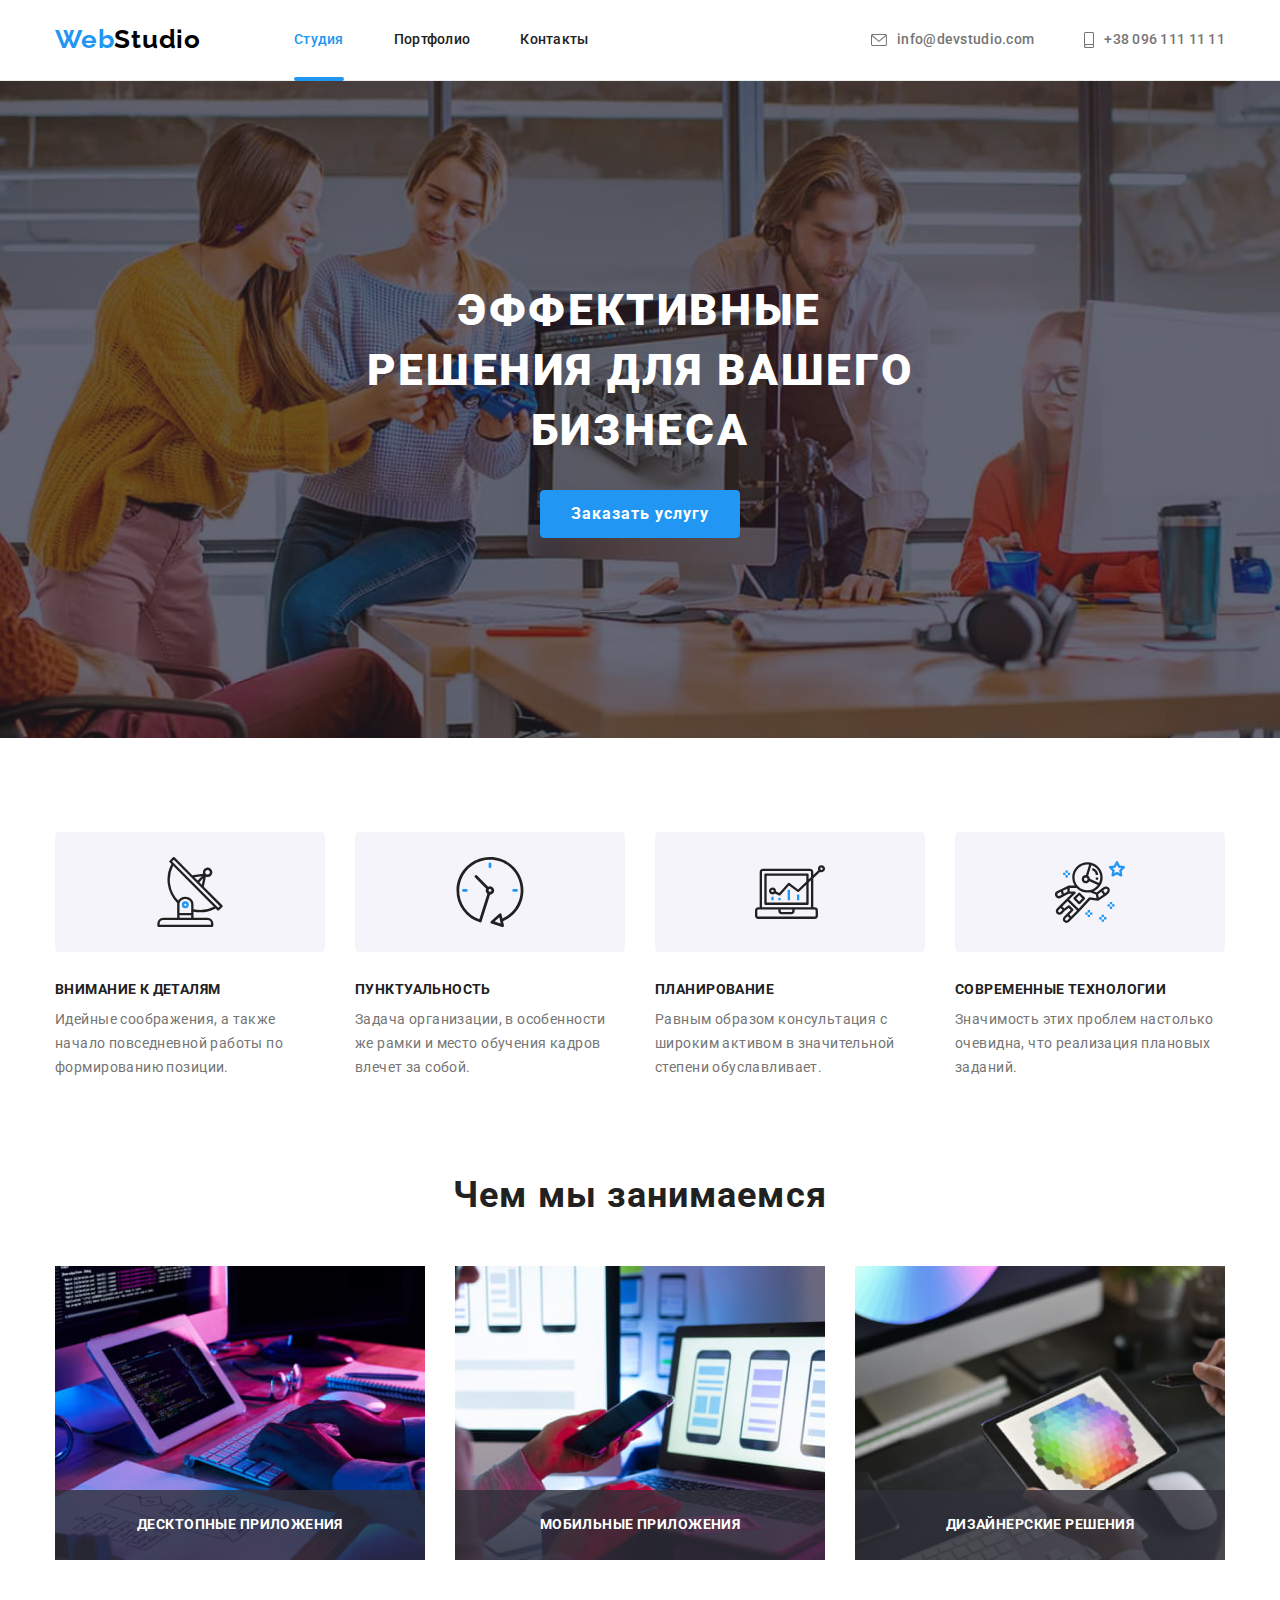
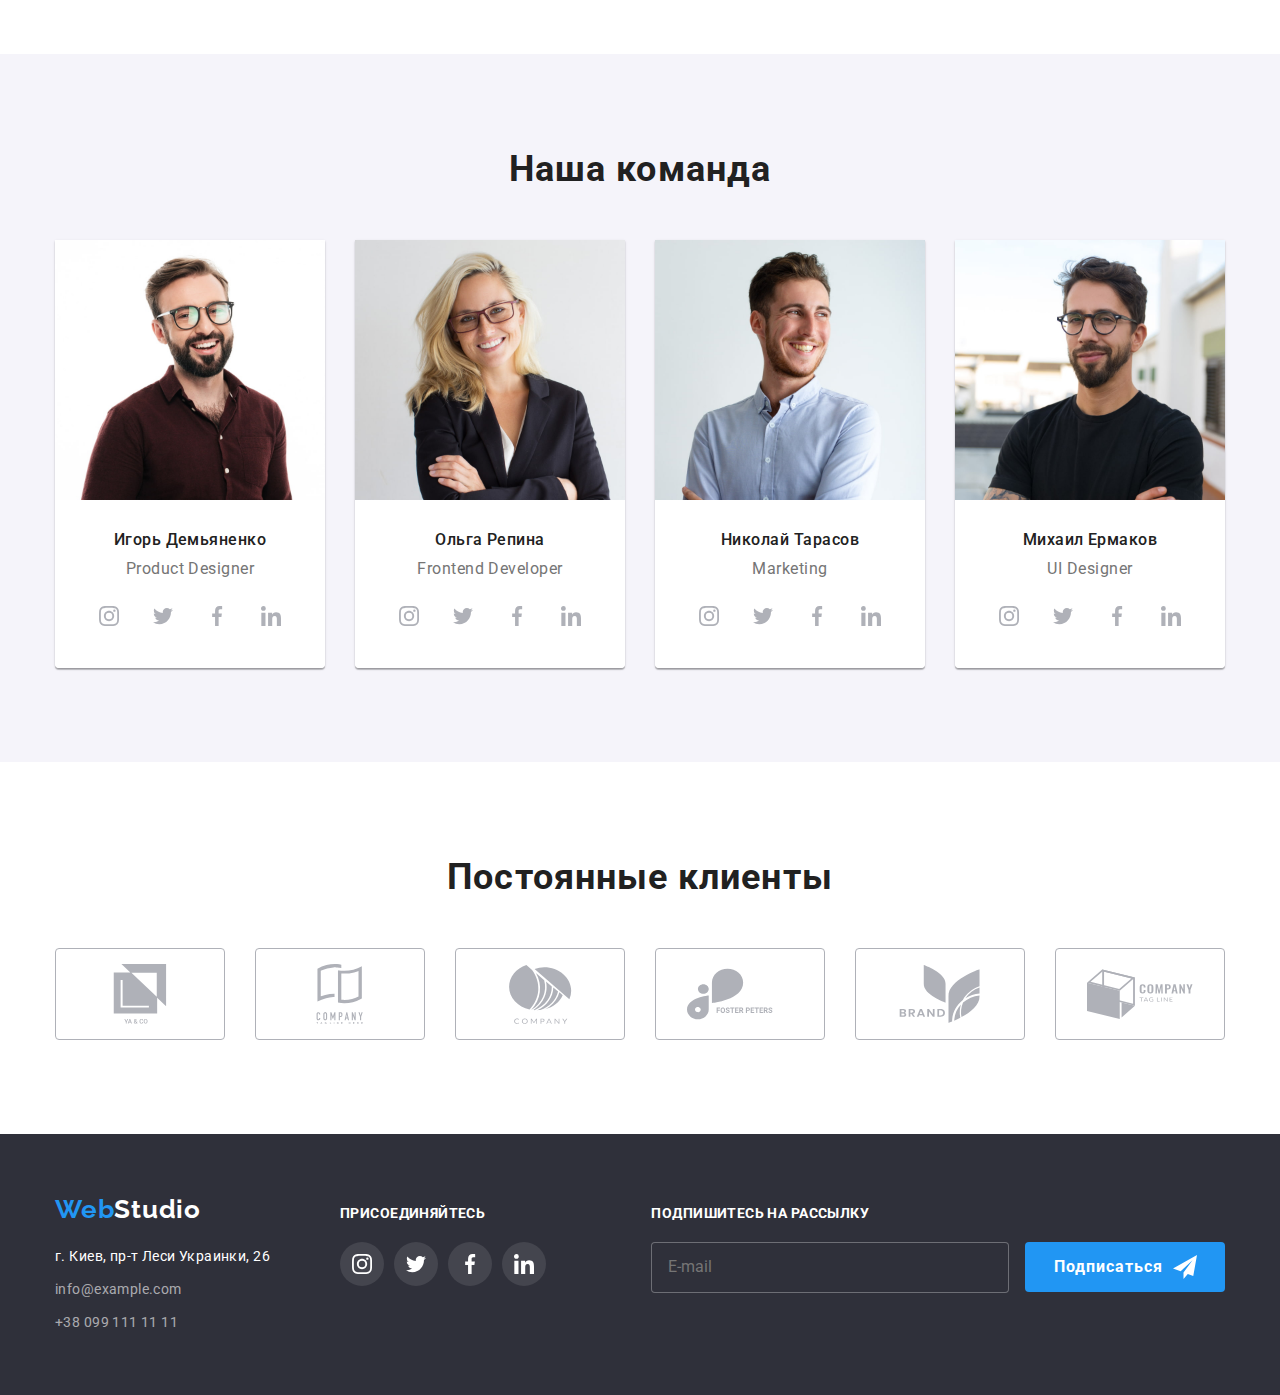
==== commit 3e0780eb: "hw7+правки" ====
--- a/index.html
+++ b/index.html
@@ -11,7 +11,7 @@
     <link href="https://fonts.googleapis.com/css2?family=Raleway:wght@700&family=Roboto:wght@400;500;700;900&display=swap" rel="stylesheet">
     <!-- Стилі -->
     <link rel="stylesheet" href="https://cdnjs.cloudflare.com/ajax/libs/modern-normalize/1.1.0/modern-normalize.min.css" />
-    <link rel="stylesheet" href="./css/styles.css" />
+    <link rel="stylesheet" href="./css/main.min.css"/>
 </head>
 <body>
 
@@ -19,10 +19,10 @@
         <div class="container header__container">
             <nav class="nav">
                 <a class="nav__logo logo" href="./index.html">Web<span
-                        class="logo__primary logo__primary-primary">Studio</span></a>
+                        class="logo--light">Studio</span></a>
                 <ul class="nav__list">
                     <li class="nav__item">
-                        <a class="nav__link current" href="./index.html">Студия</a>
+                        <a class="nav__link nav__link--current" href="./index.html">Студия</a>
                     </li>
                     <li class="nav__item">
                         <a class="nav__link" href="./portfolio.html">Портфолио</a>
@@ -32,7 +32,7 @@
                     </li>
                 </ul>
             </nav>
-            <ul class="contacts__list">
+            <ul class="contacts">
                 <li class="contacts__item">
                     <a class="contacts__link" href="mailto:info@devstudio.com">
                         <svg class="contacts__icon" height='12px' width='16px'>
@@ -62,10 +62,10 @@
          </section>
 
         <!-- Переваги-->
-        <section class="special section">
-            <div class="container special_container">
+        <section class="section">
+            <div class="container">
                 <h2 class="visually-hidden">Особенности</h2>
-                <ul class="special__list">
+                <ul class="special">
                     <li class="special__item">
                         <div class="special__thumb">
                              <svg class="special__icon" height='70px' width= '70px'>
@@ -110,10 +110,10 @@
         </section>
             
         <!-- Чим ми займаємось-->
-        <section class="examples section">
-            <div class="container examples__container">
-                <h2 class="examples__title">Чем мы занимаемся</h2>
-                <ul class="examples__list">
+        <section class="section section--no-padding-top">
+            <div class="container">
+                <h2 class="section__title">Чем мы занимаемся</h2>
+                <ul class="examples">
                     <li class="examples__item">
                         <div class="examples__thumb">
                             <img class="examples__pic" src="./images/box1.jpg" alt="Код на экране планшета" width="370" />
@@ -139,15 +139,15 @@
 
 
         <!-- Наша команда -->
-        <section class="team section">
-            <div class="container team_container">
-                <h2 class="team__title">Наша команда</h2>
-                <ul class="member">
-                    <li class="member__item">
-                        <img class="member__pic" src="./images/img1.jpg" alt="фото учасника команды" width="270" />
-                        <div class="member__thumb">
-                            <h3 class="member__title">Игорь Демьяненко</h3>
-                            <p class="team-descr">Product Designer</p>
+        <section class="section section--other-bg">
+            <div class="container">
+                <h2 class="section__title">Наша команда</h2>
+                <ul class="team">
+                    <li class="team__item">
+                        <img class="team__pic" src="./images/img1.jpg" alt="фото учасника команды" width="270" />
+                        <div class="team__thumb">
+                            <h3 class="team__title">Игорь Демьяненко</h3>
+                            <p class="team__descr">Product Designer</p>
                             <ul class="social">
                                 <li class="social__item">
                                     <a class="social__link" href="">
@@ -180,11 +180,11 @@
                             </ul>
                         </div>
                     </li>
-                    <li class="member__item">
-                        <img class="member__pic" src="./images/img2.jpg" alt="фото учасника команды" width="270" />
-                        <div class="member__thumb">
-                            <h3 class="member__title"> Ольга Репина</h3>
-                            <p class="team-descr">Frontend Developer</p>
+                    <li class="team__item">
+                        <img class="team__pic" src="./images/img2.jpg" alt="фото учасника команды" width="270" />
+                        <div class="team__thumb">
+                            <h3 class="team__title"> Ольга Репина</h3>
+                            <p class="team__descr">Frontend Developer</p>
                             <ul class="social">
                                 <li class="social__item">
                                     <a class="social__link" href="">
@@ -217,11 +217,11 @@
                             </ul>
                         </div>
                     </li>
-                    <li class="member__item">
-                        <img class="member__pic" src="./images/img3.jpg" alt="фото учасника команды" width="270" />
-                        <div class="member__thumb">
-                            <h3 class="member__title" > Николай Тарасов</h3>
-                            <p class="team-descr">Marketing</p>
+                    <li class="team__item">
+                        <img class="team__pic" src="./images/img3.jpg" alt="фото учасника команды" width="270" />
+                        <div class="team__thumb">
+                            <h3 class="team__title" > Николай Тарасов</h3>
+                            <p class="team__descr">Marketing</p>
                             <ul class="social">
                                 <li class="social__item">
                                     <a class="social__link" href="">
@@ -254,11 +254,11 @@
                             </ul>
                         </div>
                     </li>
-                    <li class="member__item">
-                        <img class="member__pic" src="./images/img4.jpg" alt="фото учасника команды" width="270" />
-                        <div class="member__thumb">
-                            <h3 class="member__title" >Михаил Ермаков</h3>
-                            <p class="member__descr">UI Designer</p>
+                    <li class="team__item">
+                        <img class="team__pic" src="./images/img4.jpg" alt="фото учасника команды" width="270" />
+                        <div class="team__thumb">
+                            <h3 class="team__title" >Михаил Ермаков</h3>
+                            <p class="team__descr">UI Designer</p>
                             <ul class="social">
                                 <li class="social__item">
                                     <a class="social__link" href="">
@@ -296,10 +296,10 @@
         </section>
 
         <!-- Постійні клієнти -->
-        <section class="clients section">
-            <div class="container clients__container">
-                <h2 class="clients__title">Постоянные клиенты</h2>
-                <ul class="clients__list">
+        <section class="section">
+            <div class="container">
+                <h2 class="section__title">Постоянные клиенты</h2>
+                <ul class="clients">
                     <li class="clients__item">
                        <a class="clients__link" href="">
                           <svg class="clients__icon" width= '106px' height='60px'>
@@ -353,7 +353,7 @@
         <div class="container footer__container">
             <div class="footer__address">
                 <a class="logo footer__logo" href="./index.html">Web<span
-                        class="logo__secondary logo__secondary-secondary">Studio</span></a>
+                        class="logo--dark">Studio</span></a>
                 <address class="address">
                     <ul class="address__list">
                         <li class="address__item">
@@ -446,9 +446,9 @@
                 </div>
             
                 <div class="form__field">
-                    <label class="form__label" for="mail" >Почта</label>
+                    <label class="form__label" for="email" >Почта</label>
                     <div class="form__thumb">
-                        <input class="form__input" type="email" name="mail" id="mail" />
+                        <input class="form__input" type="eail" name="mail" id="email" />
                         <svg class="form__icon" height='18px' width='18px'>
                             <use href="./images/icons.svg#mail"> </use>
                         </svg>
@@ -469,7 +469,7 @@
                     <span class="agree__icon agree__icon--empty"></span>Соглашаюсь с рассылкой и принимаю <a class="adree__link">Условия договора</a>
                 </label>
 
-                <button type="submit" class="btn form__btn">Отправить</button>
+                <button class="btn form__btn" type="submit" >Отправить</button>
             </form>
         </div>
     </div>
--- a/css/main.min.css
+++ b/css/main.min.css
@@ -0,0 +1,2 @@
+body{font-family:"Roboto",sans-serif;color:#757575;background-color:#fff}h1,h2,h3,p{margin-top:0;margin-bottom:0}a{text-decoration:none;color:inherit}ul{list-style:none;padding-left:0;margin-top:0;margin-bottom:0}img{display:block;max-width:100%;height:auto}textarea{resize:none}.btn{border:1px solid transparent;border-radius:4px;text-align:center;display:inline-block}.container{width:1200px;padding-left:15px;padding-right:15px;margin-left:auto;margin-right:auto}.section{padding-top:94px;padding-bottom:94px}.section__title{font-size:36px;font-weight:700;line-height:1.17;letter-spacing:0.03em;color:#212121;margin-bottom:50px;text-align:center}.visually-hidden{position:absolute;width:1px;height:1px;margin:-1px;padding:0;overflow:hidden;border:0;clip:rect(0 0 0 0)}.header{border-bottom:1px solid #ececec}.header__container{display:flex;align-items:center;justify-content:space-between}.nav{display:flex;align-items:center}.logo{font-family:"Raleway",sans-serif;font-size:26px;font-weight:700;line-height:1.19;letter-spacing:0.03em;color:#2196f3}.nav__logo{margin-right:93px;display:block;padding-top:24px;padding-bottom:25px}.logo--light{color:#000}.nav__link--current{color:#2196f3;position:relative}.nav__link--current::after{content:"";position:absolute;left:0;bottom:-1px;display:block;width:100%;height:4px;background-color:#2196f3;border-radius:2px}.nav__list{color:#212121;font-size:14px;font-weight:500;line-height:1.14;letter-spacing:0.02em;display:flex;align-items:center}.nav__item:not(:last-child){margin-right:50px}.nav__link{display:block;padding-top:32px;padding-bottom:32px;transition:color 250ms cubic-bezier(0.4, 0, 0.2, 1),border 250ms cubic-bezier(0.4, 0, 0.2, 1)}.nav__link:hover,.nav__link:focus{color:#2196f3}.contacts{font-size:14px;font-weight:500;line-height:1.14;letter-spacing:0.02em;display:flex;align-items:center}.contacts__item:not(:last-child){margin-right:50px}.contacts__item>.contacts__link{display:flex;align-items:center;padding-top:32px;padding-bottom:32px;transition:color 250ms cubic-bezier(0.4, 0, 0.2, 1)}.contacts__link:focus,.contacts__link:hover{color:#2196f3}.contacts__icon{fill:currentColor;margin-right:10px}.hero{margin-left:auto;margin-right:auto;padding-bottom:200px;padding-top:200px;text-align:center;max-width:1600px;background-color:#2f303a;background-image:linear-gradient(to right, rgba(47,48,58,0.4), rgba(47,48,58,0.4)),url("../images/bgi-main.jpg");background-repeat:no-repeat;background-position:center;background-size:cover}.hero__title{font-size:44px;font-weight:900;line-height:1.36;letter-spacing:0.06em;text-transform:uppercase;color:#fff;width:604px;margin-left:auto;margin-right:auto;margin-bottom:30px}.hero__btn{font-size:16px;font-weight:700;line-height:1.86;letter-spacing:0.06em;font-family:inherit;cursor:pointer;color:#fff;background-color:#2196f3;display:inline-block;min-width:73px;padding:8px 30px;border:1px solid #2196f3;margin-left:auto;margin-right:auto}.special{display:flex}.special__item{flex-basis:calc((100% - 90px) / 4)}.special__item:not(:last-child){margin-right:30px}.special__thumb{display:flex;align-items:center;justify-content:center;border-radius:4px;height:120px;background-color:#f5f4fa;margin-bottom:30px}.special__title{font-size:14px;font-weight:700;line-height:1.14;letter-spacing:0.03em;text-transform:uppercase;color:#212121;margin-bottom:10px}.special__descr{font-size:14px;line-height:1.71;letter-spacing:0.03em}.section--no-padding-top{padding-top:0px}.examples{display:flex}.examples__item:not(:last-child){margin-right:30px}.examples__thumb{position:relative}.examples__descr{position:absolute;bottom:0;left:0;display:flex;align-items:center;justify-content:center;font-weight:700;font-size:14px;line-height:1.14;letter-spacing:0.03em;text-transform:uppercase;color:#fff;background-color:rgba(47,48,58,0.8);width:100%;height:70px}.section--other-bg{background-color:#f5f4fa}.team{display:flex}.team__item{text-align:center;box-shadow:0px 1px 3px rgba(0,0,0,0.12),0px 1px 1px rgba(0,0,0,0.14),0px 2px 1px rgba(0,0,0,0.2);border-radius:0px 0px 4px 4px}.team__item:not(:last-child){margin-right:30px}.team__thumb{padding-bottom:30px;padding-top:30px;background-color:#fff;border-bottom-right-radius:4px;border-bottom-left-radius:4px}.team__title{font-size:16px;font-weight:500;line-height:1.19;letter-spacing:0.03em;color:#212121;margin-bottom:10px}.team__descr{font-size:16px;line-height:1.19;letter-spacing:0.03em}.social{display:flex;margin-top:16px;justify-content:center}.social__item:not(:last-child){margin-right:10px}.social__link{display:flex;align-items:center;justify-content:center;height:44px;width:44px;color:#afb1b8;background-color:#fff;border-radius:50%;transition:background-color 250ms cubic-bezier(0.4, 0, 0.2, 1),color 250ms cubic-bezier(0.4, 0, 0.2, 1)}.social__link:hover,.social__link:focus{background-color:#2196f3;color:#fff}.social__icon{fill:currentColor}.clients{display:flex;padding:0}.clients__item:not(:last-child){margin-right:30px}.clients__link{display:flex;align-items:center;justify-content:center;height:92px;width:170px;color:#afb1b8;background-color:#fff;border-radius:4px;border:1px solid #afb1b8;transition:color 250ms cubic-bezier(0.4, 0, 0.2, 1),border 250ms cubic-bezier(0.4, 0, 0.2, 1)}.clients__link:hover,.clients__link:focus{color:#2196f3;border:1px solid #2196f3}.clients__icon{fill:currentColor}.footer{padding-top:60px;padding-bottom:60px;background-color:#2f303a}.footer__container{display:flex;align-items:baseline}.footer__address{margin-right:70px}.footer__logo{display:block;margin-bottom:20px}.logo--dark{color:#fff}.address__list{display:block}.address__item{font-size:14px;line-height:1.71;font-style:normal;letter-spacing:0.03em;color:rgba(255,255,255,0.6)}.address__item:not(:last-child){margin-bottom:9px}.adress__link{color:#fff;transition:color 250ms cubic-bezier(0.4, 0, 0.2, 1),border 250ms cubic-bezier(0.4, 0, 0.2, 1)}.adress__link:focus,.adress__link:hover{color:#2196f3}.footer__title{font-size:14px;font-weight:700;line-height:1.14;letter-spacing:0.03em;text-transform:uppercase;color:#fff;margin-bottom:20px}.footer__social .social__list{margin:0}.footer__social .social__link{color:#fff;background-color:#ffffff1a}.social__link:hover,.social__link:focus{background-color:#2196f3;color:#fff}.address__item>.contacts__link{transition:color 250ms cubic-bezier(0.4, 0, 0.2, 1)}.footer__form{margin-left:auto}.footer__icon{display:inline-block;height:24px;margin-left:10px}.footer__input{margin:0;padding:15px 16px;border-radius:4px;border:1px solid #ffffff4d;width:358px;background-color:#2f303a;margin-right:12px}.footer__btn{font-size:16px;font-weight:700;line-height:1.86;letter-spacing:0.06em;font-family:inherit;cursor:pointer;color:#fff;background-color:#2196f3;min-width:73px;margin-left:auto;margin-right:auto;display:inline-flex;align-items:center;padding:10px 28px 10px 29px;border:none}.portfolio{display:flex;justify-content:center;margin-bottom:50px}.portfolio__item:not(:last-child){margin-right:8px}.portfolio__btn{font-size:16px;font-weight:500;line-height:1.63;letter-spacing:0.03em;color:#212121;background-color:#f5f4fa;border:1px solid #f5f4fa;font-family:inherit;cursor:pointer;min-width:auto;padding:6px 22px;transition:background-color 250ms cubic-bezier(0.4, 0, 0.2, 1),color 250ms cubic-bezier(0.4, 0, 0.2, 1),box-shadow 250ms cubic-bezier(0.4, 0, 0.2, 1),border 250ms cubic-bezier(0.4, 0, 0.2, 1)}.portfolio__btn:focus,.portfolio__btn:hover{color:#fff;background-color:#2196f3;border:1px solid #2196f3;box-shadow:0px 3px 1px rgba(0,0,0,0.1),0px 1px 2px rgba(0,0,0,0.08),0px 2px 2px rgba(0,0,0,0.12)}.catalog{display:flex;flex-wrap:wrap}.catalog__border{padding-left:20px;padding-top:24px;padding-bottom:24px;border-right:1px solid #eee;border-bottom:1px solid #eee;border-left:1px solid #eee}.catalog__item:not(:nth-child(3n)){margin-right:30px}.catalog__item:not(:nth-last-child(-n+3)){margin-bottom:30px}.catalog__title{font-size:18px;font-weight:700;line-height:2;letter-spacing:0.06em;color:#212121;margin-bottom:4px}.catalog__descr{font-size:16px;line-height:1.88;letter-spacing:0.03em}.catalog__link{transition:background-color 250ms cubic-bezier(0.4, 0, 0.2, 1),color 250ms cubic-bezier(0.4, 0, 0.2, 1),box-shadow 250ms cubic-bezier(0.4, 0, 0.2, 1),border 250ms cubic-bezier(0.4, 0, 0.2, 1)}.catalog__link:hover,.catalog__link:focus{box-shadow:0px 1px 1px rgba(0,0,0,0.12),0px 4px 4px rgba(0,0,0,0.06),1px 4px 6px rgba(0,0,0,0.16);display:block}.catalog__thumb{position:relative;overflow:hidden}.catalog__description{position:absolute;top:0;left:0;background-color:rgba(33,150,243,0.9);width:100%;height:100%;color:#fff;font-size:18px;line-height:1.56;letter-spacing:0.03em;padding:63px 24px;transform:translateY(100%);transition:transform 250ms cubic-bezier(0.4, 0, 0.2, 1)}.catalog__link:hover .catalog__description,.catalog__link:focus .catalog__description{transform:translateY(0)}.backdrop{position:fixed;width:100vw;height:100vh;top:0;left:50%;transform:translateX(-50%);background-color:rgba(0,0,0,0.2);opacity:1;visibility:visible;pointer-events:initial;transition:opacity 250ms cubic-bezier(0.4, 0, 0.2, 1),visibility 250ms cubic-bezier(0.4, 0, 0.2, 1)}.backdrop.is-hidden{opacity:0;visibility:hidden;pointer-events:none}.modal{position:absolute;top:50%;left:50%;transform:translate(-50%, -50%) scale(1);height:581px;width:528px;border-radius:4px;background-color:#fff;transition:transform 250ms cubic-bezier(0.4, 0, 0.2, 1);padding:40px;box-shadow:0px 1px 3px rgba(0,0,0,0.12),0px 1px 1px rgba(0,0,0,0.14),0px 2px 1px rgba(0,0,0,0.2)}.backdrop.is-hidden .modal{transform:translate(-50%, -50%) scale(1.5)}.modal__btn{position:absolute;top:8px;right:8px;color:#000;background-color:#fff;border:1px solid #0000001a;border-radius:50%;cursor:pointer;width:30px;height:30px}.form__title{font-weight:700;font-size:20px;line-height:1.15;letter-spacing:0.03em;text-align:center;color:#212121;display:block;margin-bottom:12px}.form__field{position:relative;display:flex;flex-direction:column}.form__field:nth-child(-n+4){margin-bottom:10px}.form__label{margin-bottom:4px;font-size:12px;line-height:1.167;letter-spacing:0.01em}.form__thumb{position:relative}.form__input{margin:0;padding:11px 12px 11px 42px;border-radius:4px;border:1px solid #21212133;width:448px;height:40px;outline:none;transition:border-color 250ms cubic-bezier(0.4, 0, 0.2, 1)}.form__input:focus{border-color:#2196f3}.form__icon{position:absolute;top:50%;left:12px;transform:translateY(-50%);fill:#212121;transition:fill 250ms cubic-bezier(0.4, 0, 0.2, 1)}.form__input:focus ~ .form__icon{fill:#2196f3}.form__textarea{margin:0;padding:12px 16px;border-radius:4px;border:1px solid #21212133;height:120px;outline:none;transition:border-color 250ms cubic-bezier(0.4, 0, 0.2, 1)}.form__textarea:focus{border-color:#2196f3}.form__textarea::placeholder{color:rgba(117,117,117,0.5);font-size:12px;line-height:1, 167px;letter-spacing:0.01em}.form__btn{display:flex;margin-left:auto;margin-right:auto;box-shadow:0px 4px 4px rgba(0,0,0,0.25);min-width:200px;padding-top:10px;padding-bottom:10px;justify-content:center;font-size:16px;font-weight:700;line-height:1.86;letter-spacing:0.06em;cursor:pointer;color:#fff;background-color:#2196f3;border:none}.agree{position:relative;display:flex;align-items:center;justify-content:center;margin-bottom:30px;margin-top:20px;font-size:14px;line-height:1.71;letter-spacing:0.03em}.agree__checkbox{width:1px;height:1px;margin:-1px;padding:0;overflow:hidden;border:0;clip:rect(0 0 0 0);position:absolute}.agree__icon--empty{width:16px;height:15px;border:1px solid #000000;box-shadow:0px 4px 4px rgba(0,0,0,0.25);margin-right:8px;border-radius:2px;transition:box-shadow 250ms cubic-bezier(0.4, 0, 0.2, 1)}.agree__checkbox:checked ~ .agree__icon--empty{border-color:transparent;box-shadow:none}.agree__icon--check{position:absolute;top:50%;left:20px;transform:translate(-50%, -50%);visibility:hidden;transition:visibility 250ms cubic-bezier(0.4, 0, 0.2, 1)}.agree__checkbox:checked+.agree__icon--check{visibility:visible}.adree__link{color:#2196f3;text-decoration:underline;cursor:pointer;margin-left:4px}
+/*# sourceMappingURL=main.min.css.map */